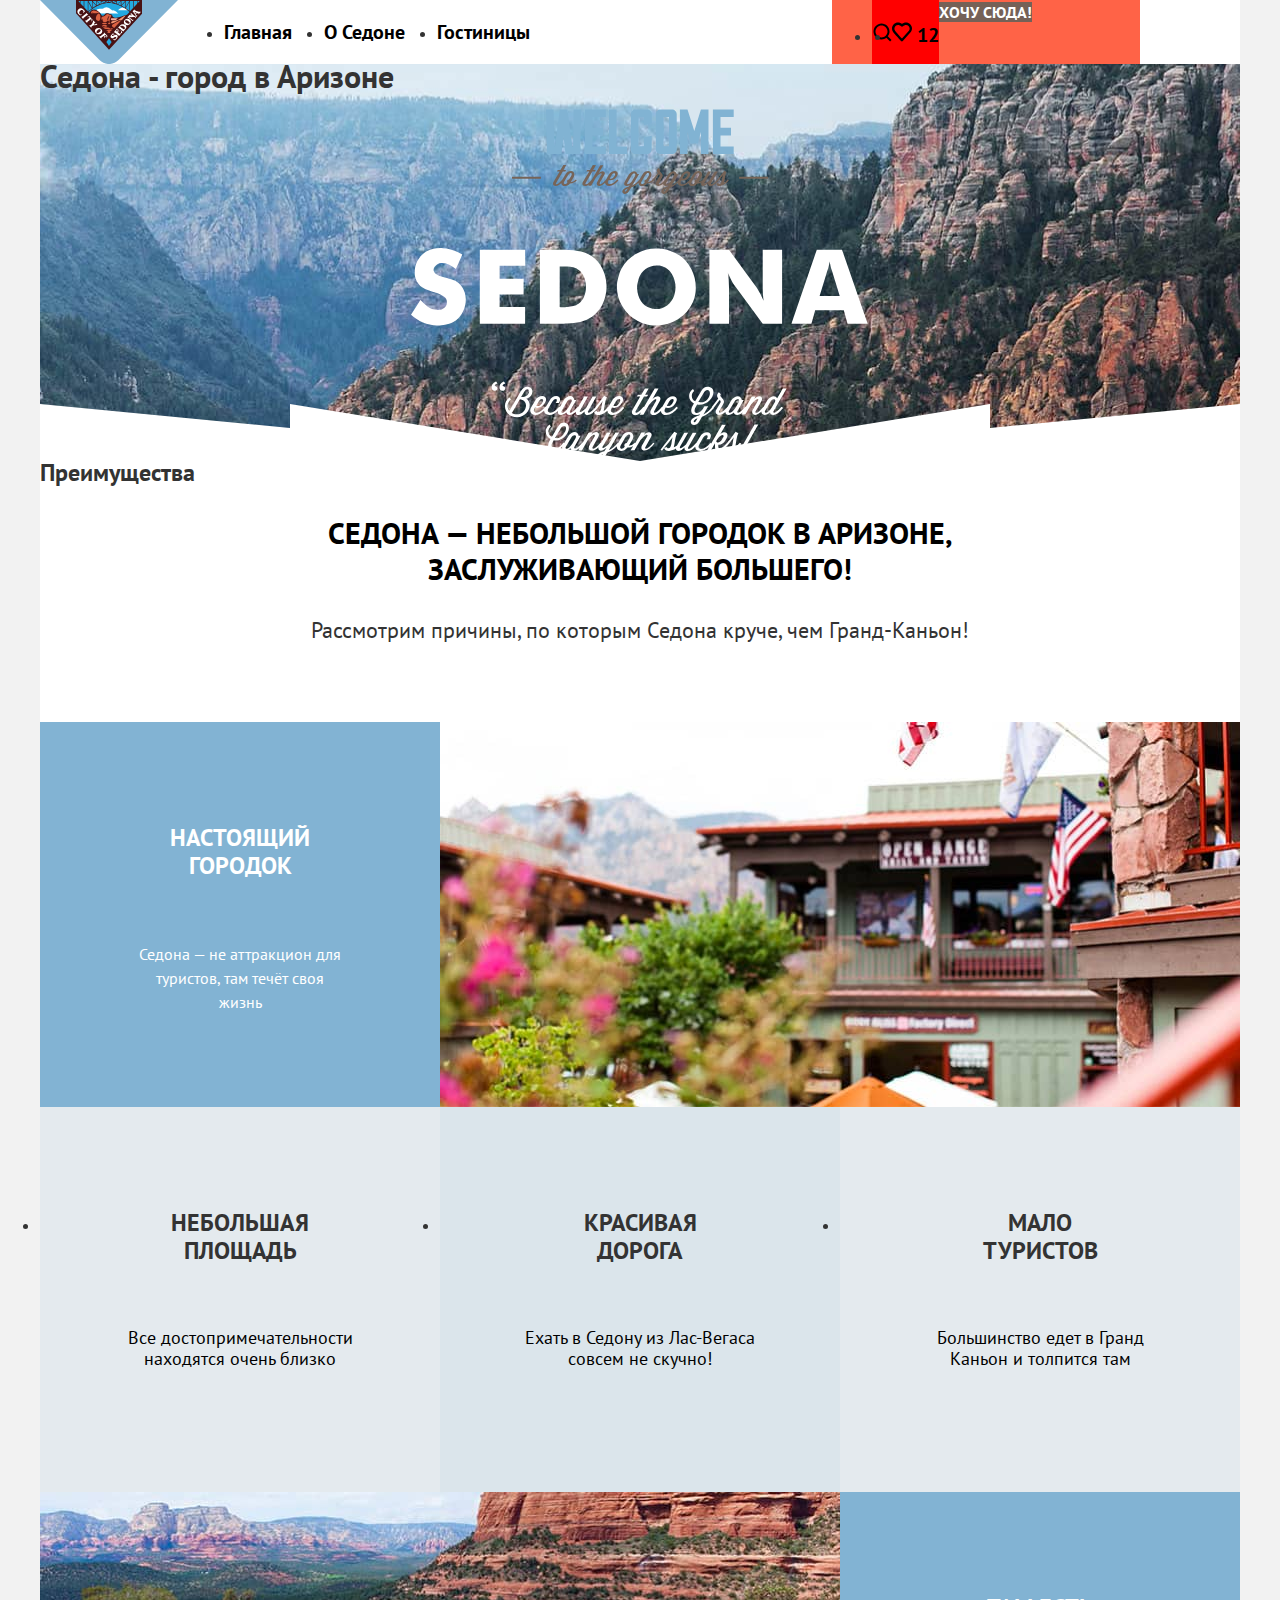
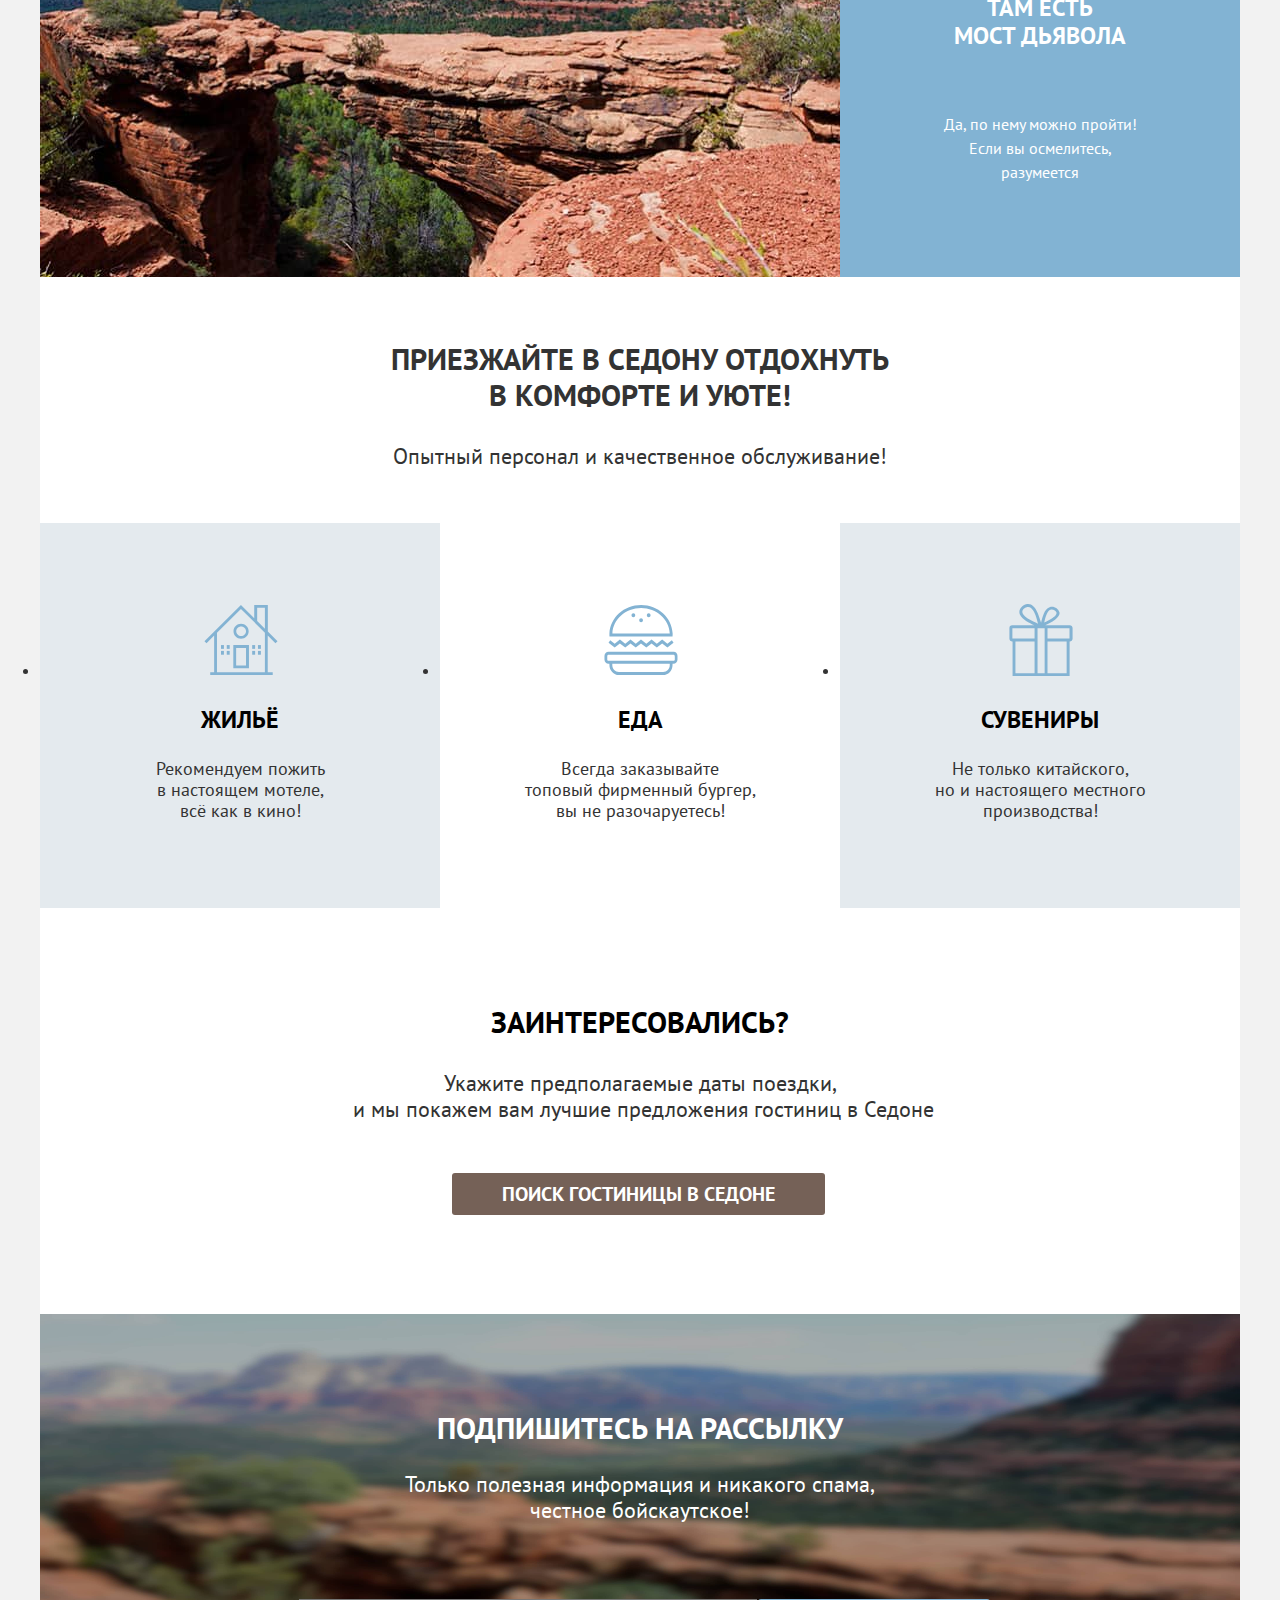
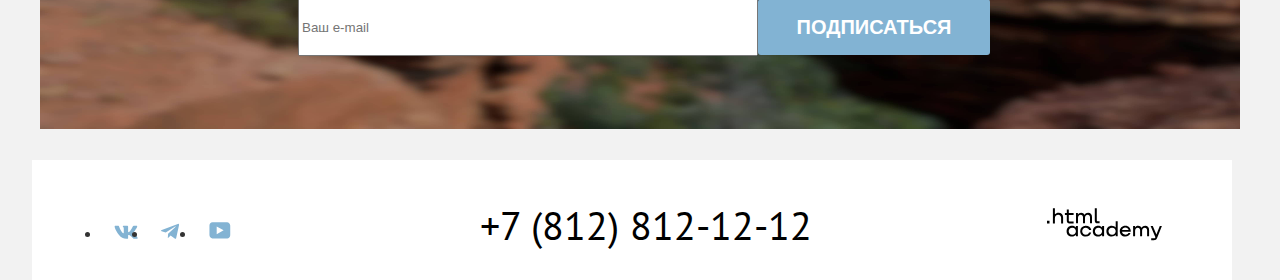
==== index.html @ 4851124c "Добавляет сетку 1 страницы(частично)" ====
<!DOCTYPE html>
<html lang="ru">
<head>
  <meta charset="utf-8">
  <title>HTML Academy: Седона</title>
  <link rel="stylesheet" href="style/Normalize.css">
  <link rel="stylesheet" href="styles/styles.css">
</head>
<body>
  <div class="page-container">
    <header class="page-header">
      <nav class="navigation">
        <a href="index.html">
          <img class="logo" src="images/Logo.svg" width="138" height="64" alt="Логотип города Седона">
        </a>
        <ul class="navigation-list">
          <li class="navigation-it">
            <a class="navigation-link" href="index.html">Главная</a>
          </li>
          <li class="navigation-it">
            <a class="navigation-link" href="index.html">О Седоне</a>
          </li>
          <li class="navigation-it">
            <a class="navigation-link" href="Catalog.html">Гостиницы</a>
          </li>
        </ul>
        <ul class="navigation-user">
          <li class="navigation-user-it">
            <a class="navigation-link" href="index.html">
              <img src="images/search.svg" width="20" height="20" alt="Поиск"></a>
            </li>
            <li class="navigation-user-it">
              <a class="navigation-link" href="index.html">
                <img src="images/Likee.svg" width="20" height="20" alt="Лайки">
                <span class="likes-number">12</span>
              </a>
            </li>

            <span class="navigation-user-bottom">
              <a class="navition-link" href="Catalog.html">ХОЧУ СЮДА!</a>
            </span>
          </ul>
        </nav>
      </header>
      <!--тело   -->
      <main class="main-index main-container">
        <section class="zogolovok">
          <h1 class="visually-hidden">Седона - город в Аризоне</h1>
          <img class="logo-svg" src="images/welcome.svg" width="458" height="352" alt="Welcomme - to the gorgeous- SEDONA Becouse the grand canyon sucrs!">
        </section>
        <section class="advantages">
          <div class="advantages-white-background">
            <h2 class="visually-hidden">Преимущества</h2>
            <p class="advantages-leag">Седона — небольшой городок в Аризоне,<br>заслуживающий большего!</p>
            <p class="reasons">Рассмотрим причины, по которым Седона круче, чем Гранд-Каньон!</p>
          </div>
          <div class="advantages-it-1">
            <span class="advantages-span">
              <h3 class="advantages-h3">Настоящий</br>городок</h3>
              <p class="advantages-text-1">Седона — не аттракцион для</br> туристов, там течёт своя</br> жизнь</p>
            </span>
            <img src="images/photo-1.jpg" width="800" height="385" alt="Дом азиатской архитектурры на фоне гор">
          </div>
          <ul class="advantages-list">
            <li class="advantages-it-2">
              <h3 class="advantages-h3">Небольшая</br> площадь</h3>
              <p class="advantages-text">Все достопримечательности</br> находятся очень близко</p>
            </li>
            <li class="advantages-it-3">
              <h3 class="advantages-h3">Красивая</br> дорога</h3>
              <p class="advantages-text">Ехать в Седону из Лас-Вегаса</br> совсем не скучно!</p>
            </li>
            <li class="advantages-it-4">
              <h3 class="advantages-h3">Мало</br> туристов</h3>
              <p class="advantages-text">Большинство едет в Гранд</br> Каньон и толпится там</p>
            </li>
          </ul>
          <div class="advantages-it-5">
            <img src="images/photo-2.jpg" width="800" height="385" alt="Каньон, горы, снова горы">
            <span class="advantages-span">
              <h3 class="advantages-h3">Там есть</br> мост дьявола</h3>
              <p class="advantages-text-1">Да, по нему можно пройти!</br> Если вы осмелитесь,</br> разумеется</p>
              <span>
              </div>

            </section>
            <section class="services">
              <div class="invitation">
                <p class="services-Btext">Приезжайте в Седону отдохнуть<br> в комфорте и уюте!</p>
                <p class="services-text">Опытный персонал и качественное обслуживание!</p>
              </div>
              <ul class="services-list">
                <li class="services-it">
                  <img class="services-svg" src="images/house.svg" width="75" height="72" alt="Домик">
                  <h3 class="services-h3">Жильё</h3>
                  <p class="services-p">Рекомендуем пожить</br>в настоящем мотеле,</br> всё как в кино!</p>
                </li>
                <li class="services-it-food">
                  <img class="services-svg" src="images/Burger.svg" width="75" height="72" alt="Бургер">
                  <h3 class="services-h3">Еда</h3>
                  <p class="services-p">Всегда заказывайте</br> топовый фирменный бургер,</br> вы не разочаруетесь!</p>
                </li>
                <li class="services-it">
                  <img class="services-svg" src="images/present.svg" width="75" height="72" alt="Подарок">
                  <h3 class="services-h3">Сувениры</h3>
                  <p class="services-p">Не только китайского,</br> но и настоящего местного</br> производства!</p>
                </li>
              </ul>
            </section>
            <section class="container">
              <h3 class="container-h3">Заинтересовались?</h3>
              <p class="container-text">Укажите предполагаемые даты поездки,<br> и мы покажем вам лучшие предложения гостиниц в Седоне</p>
              <p  class="container-poisk"><a href="index.html">Поиск гостиницы в Седоне</a></p>
            </section>
            <section class="signature">
              <h2 class="signature-h2">Подпишитесь на рассылку</h2>
              <p class="signature-p">Только полезная информация и никакого спама,<br> честное бойскаутское!</p>
              <form class="signature-form" action="index.html" method="post">
                <input class="input_field" type="text" name="user-email" placeholder="Ваш e-mail">
                <button class="signature-button" type="submit">подписаться</button>
              </form>
            </section>
          </div>
        </main>
        <footer class="main-footer">
          <ul class="main-footer-list">
            <li class="main-footer-it">
              <a class="social-link" href="https://vk.com/htmlacademy">
                <img src="images/Vk.svg" width="24" height="14" alt="Вконтакте">

              </a>
            </li>
            <li class="main-footer-it">
              <a class="social-link" href="https://t.me/htmlacademy ">
                <img src="images/Telegram.svg" width="18" height="16" alt="Телеграм">

              </a>
            </li>
            <li class="main-footer-it">
              <a class="social-link" href="https://www.youtube.com/user/htmlacademyru">
                <img src="images/YouTube.svg" width="22" height="17" alt="Ютюб">

              </a>
            </li>
          </ul>
          <a class="contacts-phone" href="tel:+78128121212">+7 (812) 812-12-12</a>
          <a class="author-logo" href="https://htmlacademy.ru/">
            <img class="academy-logo" width="115" height="33" src="images/logo-HTML-Academy.svg" alt="Логотип Аккадемии">
          </a>
        </footer>
      </body>
      </html>
---- styles/styles.css ----
@font-face {
  font-family: "PT Sans";
  font-style: normal;
  font-weight: 400;
  src: url("../fonts/ptsans-400.woff2") format("woff2");
  font-display: swap;
}

@font-face {
  font-family: "PT Sans";
  font-style: normal;
  font-weight: 700;
  src: url("../fonts/ptsans-700.woff2") format("woff2");
  font-display: swap;
}



body {
  display: flex;
  flex-direction: column;
  min-height: 100%;
  font-family: "PT Sans", sans-serif;
  font-size: 16px;
  line-height: 24px;
  font-style: normal;
  color: rgba(51, 51, 51, 1);
  background-color: rgba(242, 242, 242, 1);
  border-color: #FFFFFF;
  margin-top: 0px;
  margin-bottom: 0px;
}
.main-container{
  flex-grow: 1;
  margin-bottom: 0px;

}

.logo-svg {
  display: block;
  margin: 0 auto;
}
.page-container {
  width: 1200px;
  margin: 0 auto;
}
.page-header{
  background-color: rgba(255, 255, 255, 1);
}
.navigation{
  width: 1200px;
  height: 64px;
  display: flex;
  margin-bottom: 0px;
}
.navigation-link{
  font-weight: 700;
  font-size: 20px;
  color: rgba(0, 0, 0, 1);
  text-decoration: none;
}
.navigation-it{
  margin: 20px 16px;

}
.navition-link {
  font-weight: 700;
  font-size: 16px;
  line-height: 20px;
  text-align: center;
  text-decoration: none;
  color: rgba(255, 255, 255, 1);
  background-color: rgba(117, 97, 87, 1);
}
.navigation-list{
  display: flex;
  justify-content: flex-start;
  margin: 0;
  padding: 0;
  margin-left: 30px;
  width: 339px;
  height: 64px;
}

.navigation-user{
  display: flex;
  justify-content: flex-start;
  width: 268px;
  height: 64px;
  margin-top: 0px;
  margin-left: 285px;
  background-color: tomato;
}

.navigation-user-it{
  padding-left: 0px;
  padding-top: 22px;
  background-color: red;
}
.navigation-user-bottom{
  width: 160px;
  height: 36px;
}
.zogolovok{
  background-image: url("../images/Vector-index.svg"), url("../images/index-background.jpg");
  background-size: 100% auto;
  background-repeat: no-repeat;
  background-position: bottom;


}

.advantages-white-background{
  width: 1200px;
  height: 261px;
  background-color: rgba(255, 255, 255, 1);
}
.advantages-leag{
  font-weight: 700;
  font-size: 30px;
  line-height: 36px;
  text-align: center;
  text-transform: uppercase;
  color: rgba(0, 0, 0, 1);
}
.reasons{
  font-weight: 400;
  font-size: 22px;
  line-height: 26px;
  text-align: center;
  color: rgba(51, 51, 51, 1);
}

.advantages-h3{
  font-weight: 700;
  font-size: 24px;
  line-height: 28px;
}
.advantages-text{
  font-weight: 400;
  font-size: 18px;
  line-height: 21px;
  color: rgba(0, 0, 0, 1);
  text-align: center;
}
.advantages-it-1{
  display: flex;
  width: 1200px;
  height: 385px;
  background-color: rgba(130, 179, 211, 1);
  color: rgba(255, 255, 255, 1);
}
.advantages-span{
  width: 400px
}
.advantages-h3{
  text-transform: uppercase;
  text-align: center;
  margin-top: 102px;
  margin-bottom: 62px;

}
.visually-hidden{
  padding-top: 0px;
  margin-top: 0px;
}
.advantages-text-1{
  text-align: center;

}
.advantages-list{
  display: flex;
  width: 1200px;
  padding-left: 0px;
  margin-top: 0px;
  margin-bottom: 0px;
}
.advantages-it-2{
  width: 400px;
  height: 385px;
  background-color: rgba(131, 179, 211, 0.12);
}
.advantages-it-3{
  width: 400px;
  height: 385px;
  background-color: rgba(131, 179, 211, 0.2);
}
.advantages-it-4{
  width: 400px;
  height: 385px;
  background-color: rgba(131, 179, 211, 0.12);
}
.advantages-it-5{
  display: flex;
  justify-content: flex-start;
  background-color: rgba(130, 179, 211, 1);
  color: rgba(255, 255, 255, 1);
}
.invitation{
  width: 1200px;
  height: 246px;
  background-color: rgba(255, 255, 255, 1);
  margin-bottom: 0px;

}

.services-Btext{
  font-weight: 700;
  font-size: 30px;
  line-height: 36px;
  padding-top: 64px;
  margin-top: 0px;
  text-align: center;
  text-transform: uppercase;
}
.services-text{
  font-weight: 400;
  font-size: 22px;
  line-height: 26px;
  padding-bottom: 64px;
  text-align: center;
  color: rgba(51, 51, 51, 1);
}
.services-list{
  display: flex;
  width: 1200px;
  height: 385px;
  margin-top: 0px;
  margin-right: 0px;
  padding-left: 0px;
  margin-bottom: 0px;

}
.services-it-food{
  background-color: rgba(255, 255, 255, 1);
  width: 400px;
  height: 385px;
}
.services-it{
  width: 400px;
  height: 385px;
  background-color: rgba(131, 179, 211, 0.12);
}


.services-h3{
  font-weight: 700;
  font-size: 24px;
  line-height: 28px;
  color: rgba(0, 0, 0, 1);
  text-transform: uppercase;
  text-align: center;
}
.services-p{
  font-weight: 400;
  font-size: 18px;
  line-height: 21px;
  text-align: center;
}
.services-svg{
  padding-left: 163px;
  padding-top: 81px;

}
.container{
  width: 1200px;
  height: 406px;
  margin-top: 0px;
  background-color: rgba(255, 255, 255, 1);
}
.container-h3{
  font-weight: 700;
  font-size: 30px;
  line-height: 36px;
  text-align: center;
  padding-top: 96px;
  margin-top: 0px;
  color: rgba(0, 0, 0, 1);
  text-transform: uppercase;
}
.container-text{
  font-weight: 400;
  font-size: 22px;
  line-height: 26px;
  text-align: center;
  margin-bottom: 54px;
}
.container-poisk a{
  width: 276px;
  border-radius: 3px;
  padding: 8px 50px;
  margin-left: 412px;
  font-weight: 700;
  font-size: 20px;
  line-height: 36px;
  color: rgba(255, 255, 255, 1);
  background-color: rgba(117, 97, 87, 1);
  text-transform: uppercase;
  text-decoration: none;
  text-align: center;
}
.signature{
  background-image: url("../images/fon-bottom.jpg");
  background-size: 1200px 415px;
  background-repeat: no-repeat;
  margin: 0px;
}
.signature-h2{
  margin-top: 0px;
  padding-top: 96px;
  font-weight: 700;
  font-size: 30px;
  line-height: 36px;
  text-align: center;
  color: rgba(255, 255, 255, 1);
  text-transform: uppercase;
}
.signature-p{
  font-weight: 400;
  font-size: 22px;
  line-height: 26px;
  text-align: center;
  color: rgba(255, 255, 255, 1);
}
.signature-catalog-h2{
  font-weight: 700;
  font-size: 30px;
  line-height: 36px;
  text-align: center;
  color: rgba(0, 0, 0, 1);
}
.signature-catalog-p{
  font-weight: 400;
  font-size: 22px;
  line-height: 26px;
  text-align: center;
  color: rgba(0, 0, 0, 1);
}
.signature-button{
  width: 232px;
  height: 56px;
  margin-top: 54px;
  margin-left: 0px;
  font-weight: 700;
  font-size: 20px;
  line-height: 36px;
  text-align: center;
  border-radius: 3px;
  color: rgba(255, 255, 255, 1);
  background-color: rgba(130, 179, 211, 1);

}
.input_field{
  width: 452px;
  height: 51px;
  margin-right: 0px;
  margin-left: 258px;
  margin-top: 54px;
  margin-bottom: 104px;
}
.signature-form{
  display: flex;
}
.contacts-phone{
  font-weight: 400;
  font-size: 40px;
  line-height: 40px;
  text-decoration: none;
  color: rgba(0, 0, 0, 1);
}
/*Стили каталога*/
.div-filter{
  background-image: url("../images/background-img2.jpg");
  color: rgba(255, 255, 255, 1);
}
.inner-nav-h1{
  font-weight: 700;
  font-size: 60px;
  line-height: 78px;

}
.inner-nav-list a{
  color: rgba(255, 255, 255, 1);
  text-decoration: none;
}
/*кнопки в фильре каталога*/
.buttom-ok{
  font-family: PT Sans;
  font-weight: 700;
  font-size: 16px;
  line-height: 20px;
  text-align: center;
  text-transform: uppercase;
  color: rgba(255, 255, 255, 1);
  background-color: rgba(130, 179, 211, 1);
}
.buttom-reset{
  font-family: PT Sans;
  font-weight: 700;
  font-size: 16px;
  line-height: 20px;
  text-align: center;
  text-transform: uppercase;
  color: rgba(255, 255, 255, 1);
  background-color: inherit;
  border: none;
}

.gelleri-title{
  font-weight: 700;
  font-size: 30px;
  line-height: 36px;
}
/*Католог*/
.catalog-list a{
  text-decoration: none;
}
.catalog-h3{
  font-family: PT Sans;
  font-weight: 700;
  font-size: 24px;
  line-height: 28px;
}
.catalog-p1{
  font-weight: 400;
  font-size: 18px;
  line-height: 21px;
}
.catalog-p2{
  font-weight: 400;
  font-size: 18px;
  line-height: 21px;

}
.catalog-a{
  font-weight: 700;
  font-size: 16px;
  line-height: 20px;
  color: rgba(255, 255, 255, 1);
  background-color: rgba(117, 97, 87, 1);
  text-transform: uppercase;
}
.catalog-input{
  font-weight: 700;
  font-size: 16px;
  line-height: 20px;
  text-transform: uppercase;
  background-color: rgba(130, 179, 211, 1);
  color: rgba(255, 255, 255, 1);
  border: none;
}
.rating{
  font-weight: 400;
  font-size: 16px;
  line-height: 20px;
  background-color: rgba(242, 242, 242, 1);
  border: none;
}
/*кнопки листания галереи*/
.pagination-list a{
  text-decoration: none;
  font-weight: 700;
  font-size: 20px;
  line-height: 36px;
  background-color: rgba(130, 179, 211, 1);
  color: rgba(242, 242, 242, 1);
}
.signature-button{
  font-weight: 700;
  font-size: 20px;
  line-height: 36px;
  text-transform: uppercase;
  background-color: rgba(130, 179, 211, 1);
  color: rgba(255, 255, 255, 1);
  border: none;
}
.main-footer{
  display: flex;
  margin-top: 0px;
  margin-left: 24px;
  margin-top: 0px;
  width: 1200px;
  height: 120px;
  background-color: rgba(255, 255, 255, 1);
}
.main-footer-list{
  width: 142px;
  height: 40px;
  display: flex;
  margin-top: 45px;
  margin-bottom: 35px;
  margin-left: 70px;
  padding-left: 0px;
  padding-top: 0px;
}
.main-footer-it{
  margin-top: auto;
  padding-left: 12px;
  width: 47px;

}
.academy-logo{
  margin-left: 235px;
  margin-top: 48px;
  margin-right: 70px;
  margin-bottom: auto;
}
.contacts-phone{
  margin-top: 45px;
  margin-left: 236px;
}
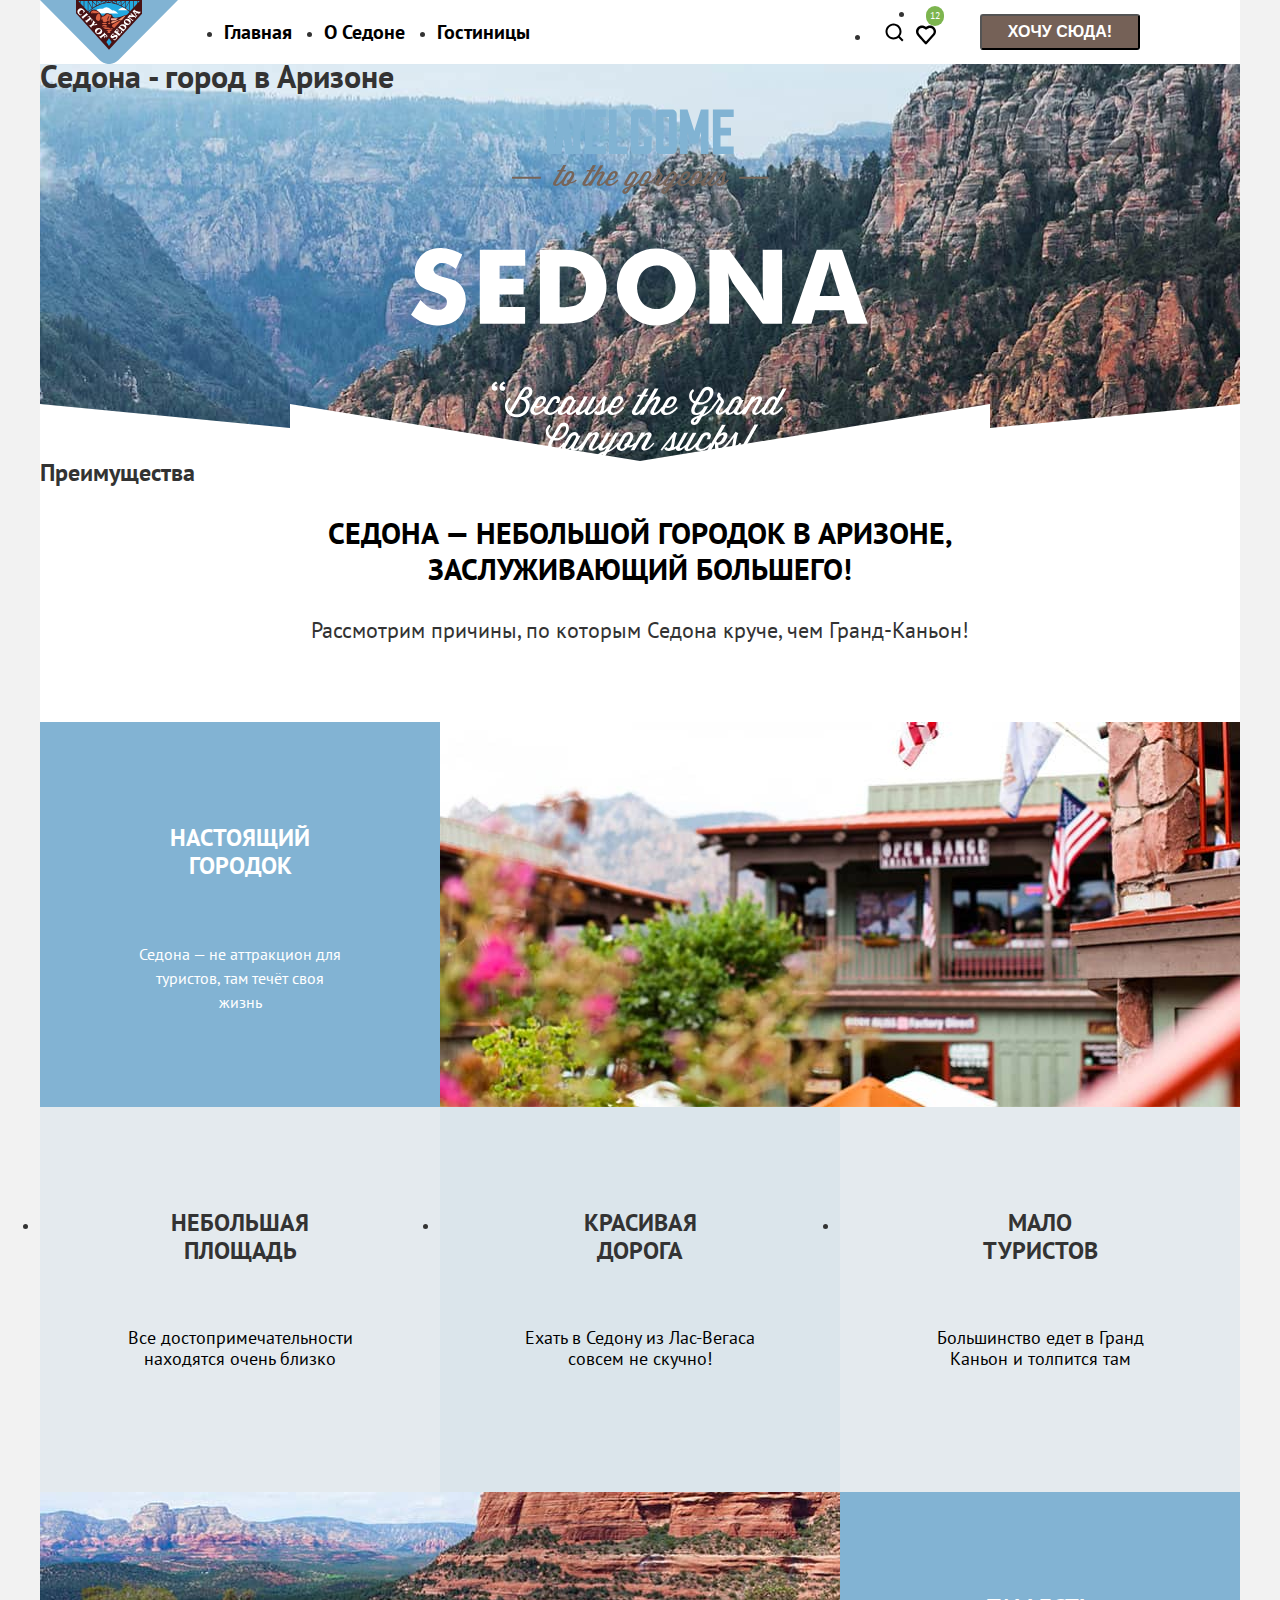
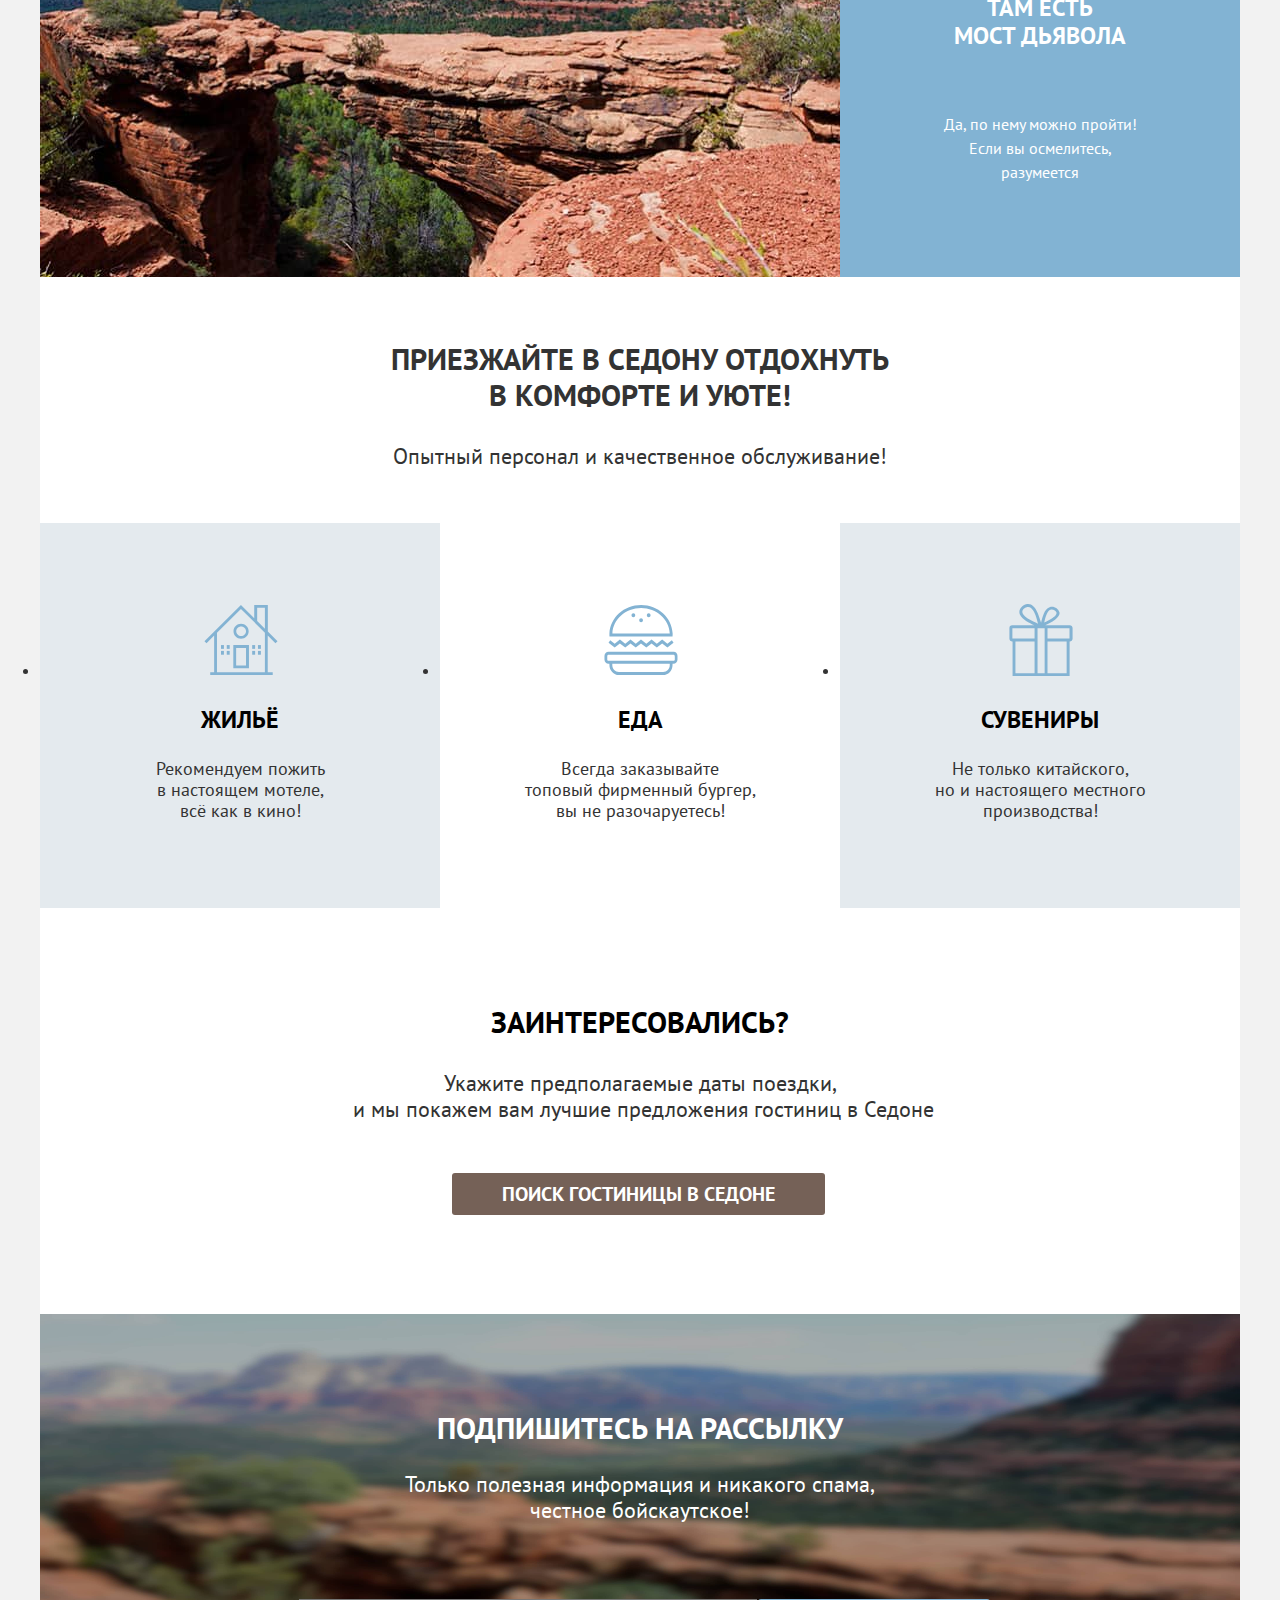
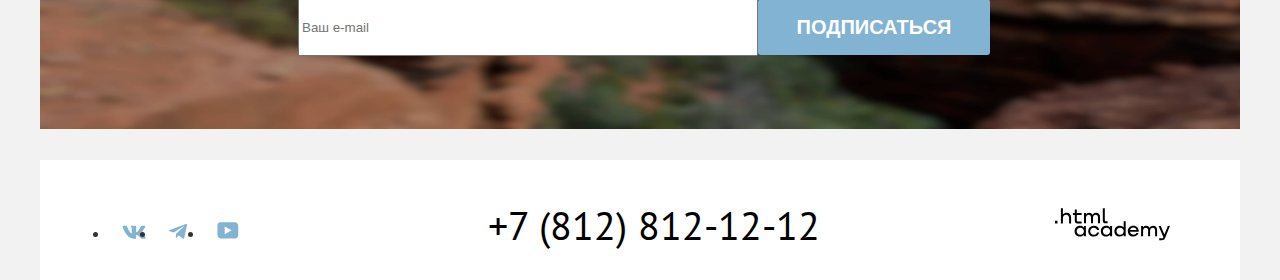
==== commit bae745eb: "вносит правки в сетку" ====
--- a/index.html
+++ b/index.html
@@ -29,17 +29,14 @@
             <a class="navigation-link" href="index.html">
               <img src="images/search.svg" width="20" height="20" alt="Поиск"></a>
             </li>
-            <li class="navigation-user-it">
+            <li class="navigation-user-it1">
               <a class="navigation-link" href="index.html">
-                <img src="images/Likee.svg" width="20" height="20" alt="Лайки">
                 <span class="likes-number">12</span>
+                <img class="likee_svg" src="images/Likee.svg" width="20" height="20" alt="Лайки">
               </a>
             </li>
-
-            <span class="navigation-user-bottom">
-              <a class="navition-link" href="Catalog.html">ХОЧУ СЮДА!</a>
-            </span>
           </ul>
+          <button class="navigation-bottom" type="submit" name="button-navigation" href="Catalog.html">ХОЧУ СЮДА!</button>
         </nav>
       </header>
       <!--тело   -->
@@ -82,7 +79,6 @@
               <p class="advantages-text-1">Да, по нему можно пройти!</br> Если вы осмелитесь,</br> разумеется</p>
               <span>
               </div>
-
             </section>
             <section class="services">
               <div class="invitation">
@@ -121,26 +117,23 @@
                 <button class="signature-button" type="submit">подписаться</button>
               </form>
             </section>
-          </div>
+
         </main>
         <footer class="main-footer">
           <ul class="main-footer-list">
             <li class="main-footer-it">
               <a class="social-link" href="https://vk.com/htmlacademy">
                 <img src="images/Vk.svg" width="24" height="14" alt="Вконтакте">
-
               </a>
             </li>
             <li class="main-footer-it">
               <a class="social-link" href="https://t.me/htmlacademy ">
                 <img src="images/Telegram.svg" width="18" height="16" alt="Телеграм">
-
               </a>
             </li>
             <li class="main-footer-it">
               <a class="social-link" href="https://www.youtube.com/user/htmlacademyru">
                 <img src="images/YouTube.svg" width="22" height="17" alt="Ютюб">
-
               </a>
             </li>
           </ul>
@@ -149,5 +142,6 @@
             <img class="academy-logo" width="115" height="33" src="images/logo-HTML-Academy.svg" alt="Логотип Аккадемии">
           </a>
         </footer>
+        </div>
       </body>
       </html>
--- a/styles/styles.css
+++ b/styles/styles.css
@@ -30,11 +30,6 @@
   margin-top: 0px;
   margin-bottom: 0px;
 }
-.main-container{
-  flex-grow: 1;
-  margin-bottom: 0px;
-
-}
 
 .logo-svg {
   display: block;
@@ -43,34 +38,53 @@
 .page-container {
   width: 1200px;
   margin: 0 auto;
-}
+
+}
+
 .page-header{
   background-color: rgba(255, 255, 255, 1);
+  margin-bottom: 0px;
+}
+.main-inner{
+  margin-left: auto;
+  margin-right: auto;
+}
+.main-index{
+  margin-bottom: 0px;
 }
 .navigation{
   width: 1200px;
   height: 64px;
   display: flex;
   margin-bottom: 0px;
+
 }
 .navigation-link{
   font-weight: 700;
   font-size: 20px;
   color: rgba(0, 0, 0, 1);
   text-decoration: none;
+
 }
 .navigation-it{
   margin: 20px 16px;
 
-}
-.navition-link {
+
+}
+.navigation-bottom {
+  width: 160px;
+  height: 36px;
   font-weight: 700;
   font-size: 16px;
   line-height: 20px;
   text-align: center;
   text-decoration: none;
+  margin-left: 20px;
+  margin-top: 14px;
+  border-radius: 3px;
   color: rgba(255, 255, 255, 1);
   background-color: rgba(117, 97, 87, 1);
+
 }
 .navigation-list{
   display: flex;
@@ -80,27 +94,40 @@
   margin-left: 30px;
   width: 339px;
   height: 64px;
+
 }
 
 .navigation-user{
   display: flex;
   justify-content: flex-start;
-  width: 268px;
+  width: 88px;
   height: 64px;
   margin-top: 0px;
   margin-left: 285px;
-  background-color: tomato;
+
 }
 
 .navigation-user-it{
-  padding-left: 0px;
-  padding-top: 22px;
-  background-color: red;
-}
-.navigation-user-bottom{
-  width: 160px;
-  height: 36px;
-}
+  padding: 22px 12px;
+
+
+}
+.likes-number{
+  font-weight: 400;
+  font-size: 10px;
+  line-height: 10px;
+  text-align: center;
+  border-radius: 18px;
+  margin-left: 10px;
+  padding-left: 4px;
+  padding-right: 4px;
+  padding-top: 3px;
+  padding-bottom: 4px;
+  background-color: rgba(125, 181, 79, 1);
+  color: rgba(255, 255, 255, 1);
+}
+
+
 .zogolovok{
   background-image: url("../images/Vector-index.svg"), url("../images/index-background.jpg");
   background-size: 100% auto;
@@ -303,7 +330,8 @@
   background-image: url("../images/fon-bottom.jpg");
   background-size: 1200px 415px;
   background-repeat: no-repeat;
-  margin: 0px;
+  margin-bottom: 0px;
+  padding: 0px;
 }
 .signature-h2{
   margin-top: 0px;
@@ -369,19 +397,30 @@
   color: rgba(0, 0, 0, 1);
 }
 /*Стили каталога*/
+
 .div-filter{
   background-image: url("../images/background-img2.jpg");
+  background-size: 1200px 412px;
+  background-repeat: no-repeat;
+
   color: rgba(255, 255, 255, 1);
 }
 .inner-nav-h1{
   font-weight: 700;
   font-size: 60px;
   line-height: 78px;
+  margin-top: 0px;
+
 
 }
 .inner-nav-list a{
   color: rgba(255, 255, 255, 1);
   text-decoration: none;
+}
+.page-header{
+  width: 1200px;
+  margin-left: auto;
+  margin-right: auto;
 }
 /*кнопки в фильре каталога*/
 .buttom-ok{
@@ -412,6 +451,23 @@
   line-height: 36px;
 }
 /*Католог*/
+.catalog-form{
+  display: flex;
+}
+.inner-nav-list{
+  display: flex;
+
+}
+.catalog_div{
+  display: flex;
+  flex-direction: column;
+}
+.inner-nav{
+  width: 1200px;
+}
+.inner-nav-it{
+  padding-right: 28px;
+}
 .catalog-list a{
   text-decoration: none;
 }
@@ -476,9 +532,7 @@
 }
 .main-footer{
   display: flex;
-  margin-top: 0px;
-  margin-left: 24px;
-  margin-top: 0px;
+  margin: 0px auto;
   width: 1200px;
   height: 120px;
   background-color: rgba(255, 255, 255, 1);
@@ -492,6 +546,7 @@
   margin-left: 70px;
   padding-left: 0px;
   padding-top: 0px;
+
 }
 .main-footer-it{
   margin-top: auto;
@@ -504,6 +559,7 @@
   margin-top: 48px;
   margin-right: 70px;
   margin-bottom: auto;
+
 }
 .contacts-phone{
   margin-top: 45px;
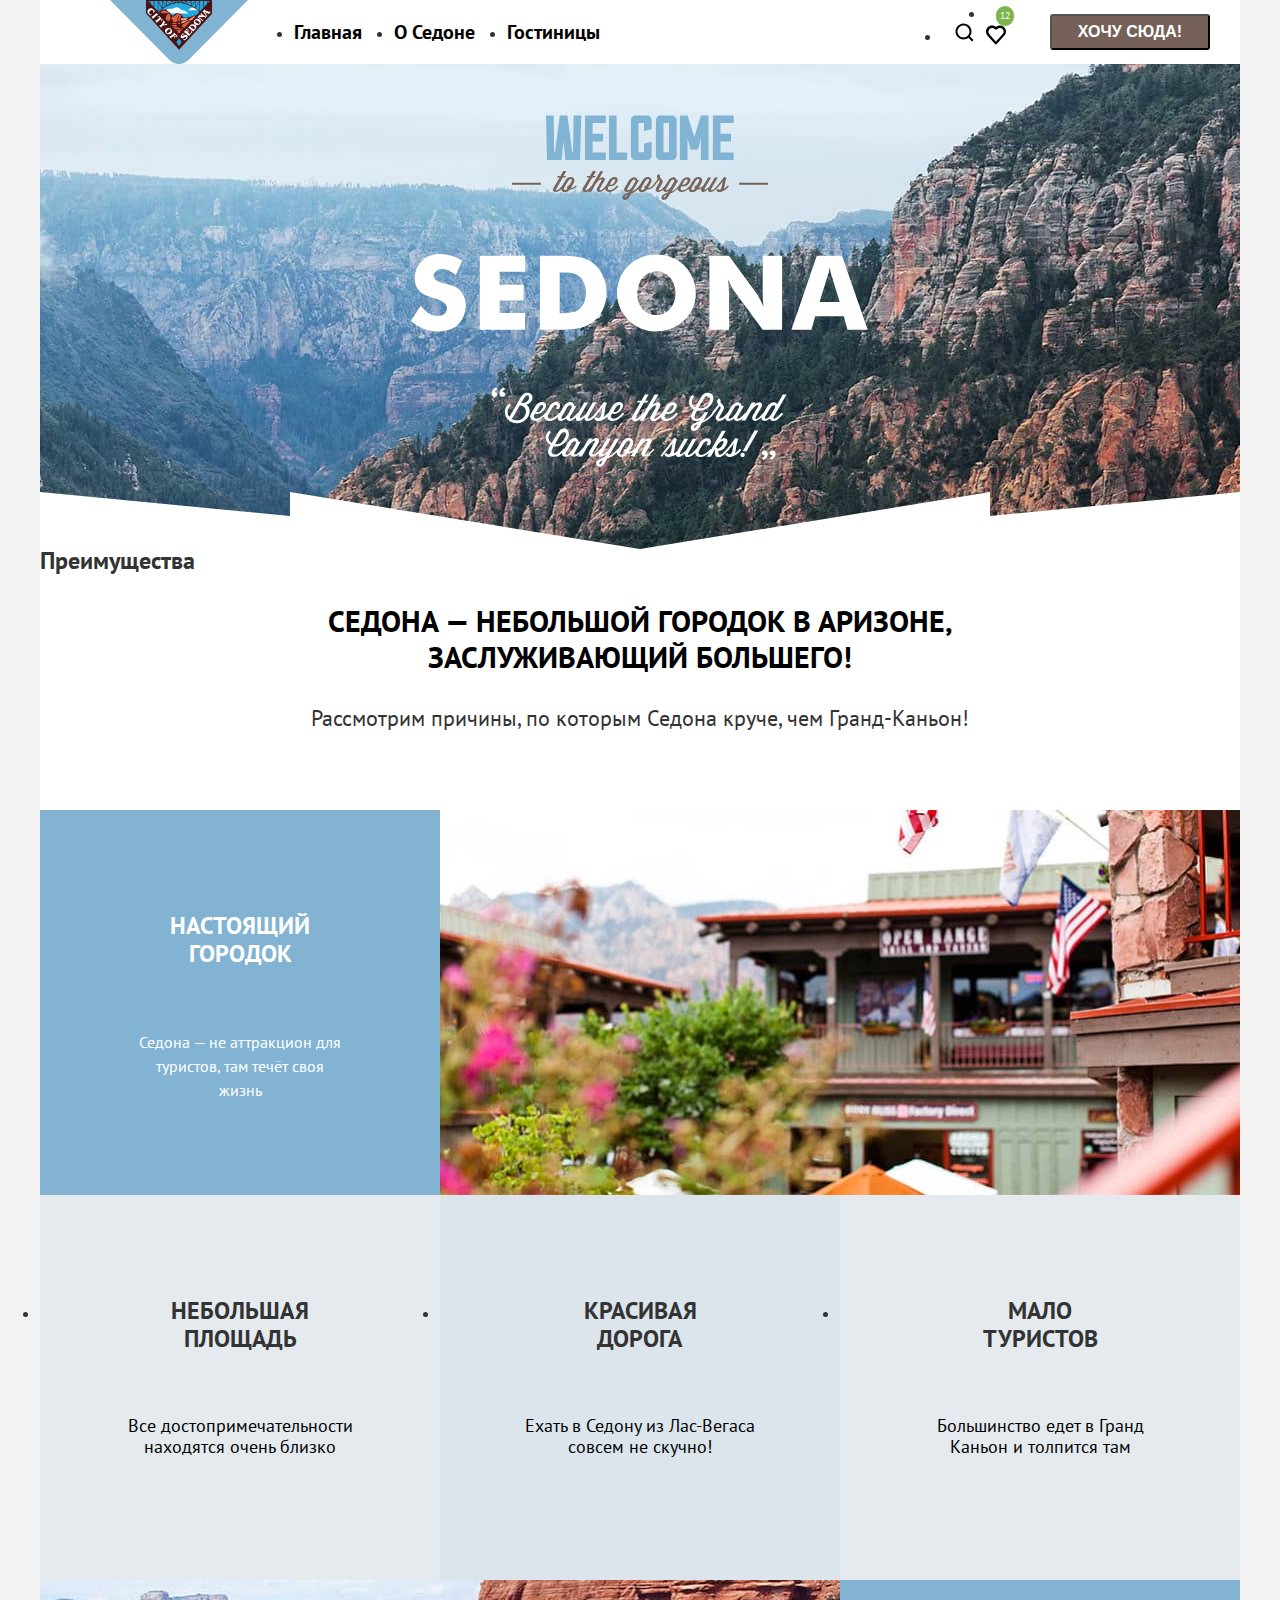
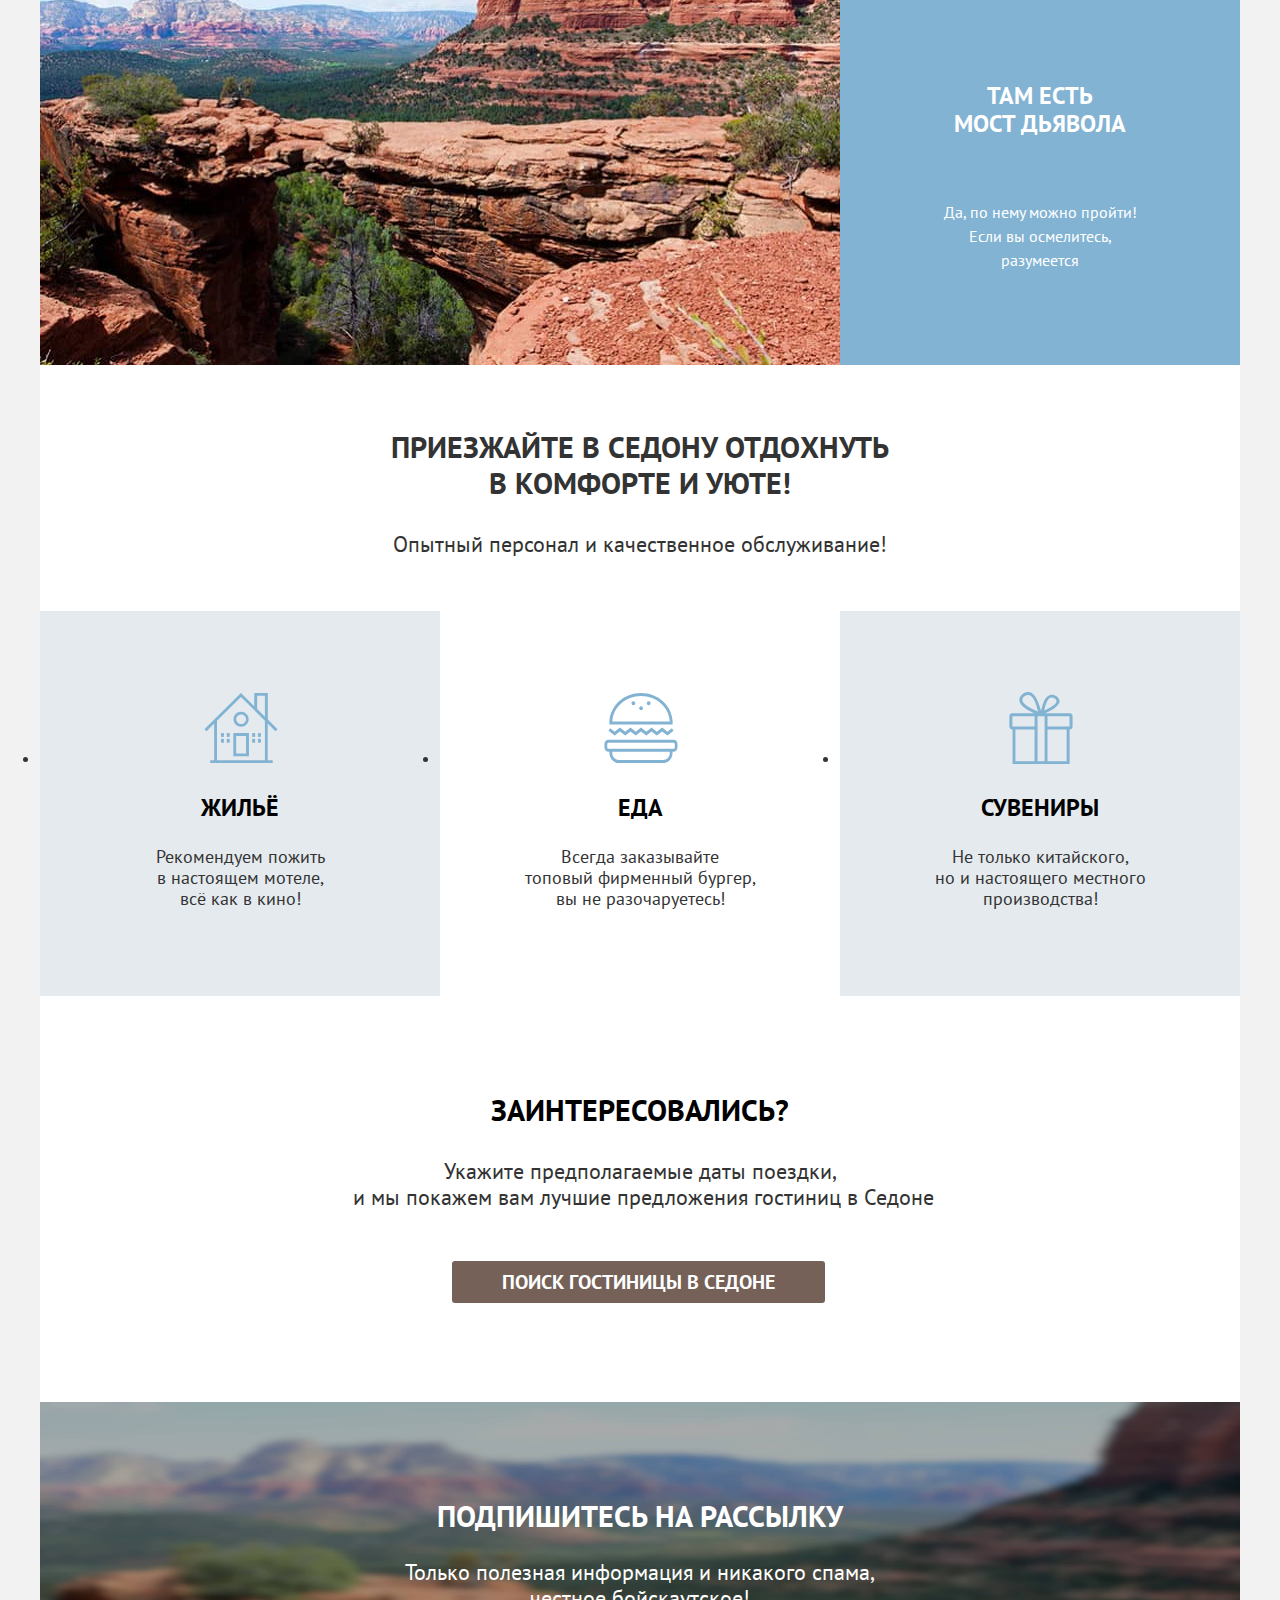
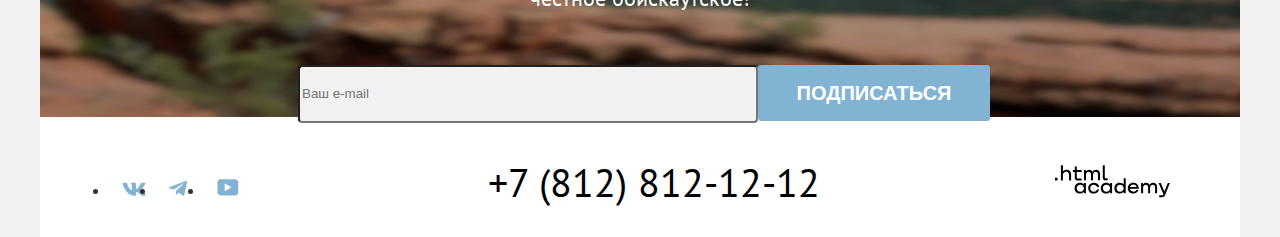
==== commit 0aa826e5: "сдвигает логотип на главной" ====
--- a/index.html
+++ b/index.html
@@ -42,7 +42,7 @@
       <!--тело   -->
       <main class="main-index main-container">
         <section class="zogolovok">
-          <h1 class="visually-hidden">Седона - город в Аризоне</h1>
+          <!--<h1 class="visually-hidden">Седона - город в Аризоне</h1>-->
           <img class="logo-svg" src="images/welcome.svg" width="458" height="352" alt="Welcomme - to the gorgeous- SEDONA Becouse the grand canyon sucrs!">
         </section>
         <section class="advantages">
@@ -113,7 +113,7 @@
               <h2 class="signature-h2">Подпишитесь на рассылку</h2>
               <p class="signature-p">Только полезная информация и никакого спама,<br> честное бойскаутское!</p>
               <form class="signature-form" action="index.html" method="post">
-                <input class="input_field" type="text" name="user-email" placeholder="Ваш e-mail">
+                <input class="signature-input" type="text" name="user-email" placeholder="Ваш e-mail">
                 <button class="signature-button" type="submit">подписаться</button>
               </form>
             </section>
--- a/styles/styles.css
+++ b/styles/styles.css
@@ -34,6 +34,11 @@
 .logo-svg {
   display: block;
   margin: 0 auto;
+  padding-top: 51px;
+  padding-bottom: 82px;
+}
+.logo{
+  margin-left: 70px;
 }
 .page-container {
   width: 1200px;
@@ -402,20 +407,27 @@
   background-image: url("../images/background-img2.jpg");
   background-size: 1200px 412px;
   background-repeat: no-repeat;
-
-  color: rgba(255, 255, 255, 1);
+  color: rgba(255, 255, 255, 1);
+  margin-left: 0px;
+  margin-right: auto;
 }
 .inner-nav-h1{
   font-weight: 700;
   font-size: 60px;
   line-height: 78px;
   margin-top: 0px;
-
-
+  padding-top: 35px;
+  margin-left: 70px;
+  margin-bottom: 0px;
+}
+.inner-nav-list{
+  margin-top: 8px;
+  margin-left: 40px;
 }
 .inner-nav-list a{
   color: rgba(255, 255, 255, 1);
   text-decoration: none;
+
 }
 .page-header{
   width: 1200px;
@@ -423,6 +435,14 @@
   margin-right: auto;
 }
 /*кнопки в фильре каталога*/
+
+.buttom-div{
+  display: flex;
+  flex-direction: column;
+  margin-top: 70px;
+  margin-left: 70px;
+
+}
 .buttom-ok{
   font-family: PT Sans;
   font-weight: 700;
@@ -432,6 +452,10 @@
   text-transform: uppercase;
   color: rgba(255, 255, 255, 1);
   background-color: rgba(130, 179, 211, 1);
+  width: 191px;
+  height: 36px;
+  border-radius: 7px;
+
 }
 .buttom-reset{
   font-family: PT Sans;
@@ -443,24 +467,122 @@
   color: rgba(255, 255, 255, 1);
   background-color: inherit;
   border: none;
-}
-
+  width: 191px;
+  height: 36px;
+  margin-top: 32px;
+}
+
+
+/*Католог*/
+.catalog-filter-list{
+  width: 151px;
+  height: 130px;
+}
+.catalog-filter-title{
+  padding-left: 45px;
+  margin-bottom: 32px;
+  padding-bottom: 0px;
+  font-weight: 700;
+  font-size: 20px;
+  line-height: 24px;
+
+}
+.catalog-filter-diopozon{
+  margin-left: 100px;
+  padding-left: 0px;
+  padding-right: 0px;
+}
+.catalog-filter-title-diopozon{
+  padding-left: 0px;
+  margin-bottom: 45px;
+  padding-bottom: 0px;
+  font-weight: 700;
+  font-size: 20px;
+  line-height: 24px;
+
+}
+.catalog-filter-diopozon-range{
+  margin-top: 40px;
+  width: 305px;
+}
+.catalog-form{
+  display: flex;
+}
+.inner-nav-list{
+  display: flex;
+
+
+}
+.catalog-filter-item{
+  margin-top: 16px;
+  font-weight: 400;
+  font-size: 18px;
+  line-height: 23px;
+
+}
+.catalog-filter-diopozon-form{
+  width: 143px;
+  height: 48px;
+  border-radius: 7px;
+}
+.catalog_div{
+  display: flex;
+  flex-direction: column;
+}
+.gelleri-filter{
+  width: 1060px;
+  height: 49px;
+  display: flex;
+  margin-left: auto;
+  margin-right: auto;
+  margin-top: 0px;
+  padding-top: 50px;
+  margin-bottom: 40px;
+}
 .gelleri-title{
+  margin-right: 200px;
+  margin-top: auto;
+  margin-bottom: auto;
   font-weight: 700;
   font-size: 30px;
   line-height: 36px;
-}
-/*Католог*/
-.catalog-form{
-  display: flex;
-}
-.inner-nav-list{
-  display: flex;
-
-}
-.catalog_div{
-  display: flex;
-  flex-direction: column;
+
+}
+.gelleri-main{
+  background-color: rgba(255, 255, 255, 1) ;
+}
+.variants{
+  width: 292px;
+  padding-left: 0px;
+  margin-left: 40px;
+  text-align: left;
+  font-weight: 400;
+  font-size: 18px;
+  line-height: 21px;
+  border-radius: 7px;
+
+}
+.gelleri-view-list{
+  margin-top: auto;
+  margin-bottom: auto;
+  padding-left: 0px;
+  margin-left: 70px;
+  width: 160px;
+  height: 48px;
+  display: flex;
+  Gap: 4px;
+}
+.gelleri-view-it{
+  width: 48;
+  height: 48;
+  gap: 10px;
+  padding-top: 14px;
+  padding-right: 12px;
+  padding-bottom: 14px;
+  padding-left: 12px;
+  border-radius: 4px;
+  border-width: 2px;
+  border: 2px solid rgba(229, 229, 229, 1);
 }
 .inner-nav{
   width: 1200px;
@@ -468,35 +590,85 @@
 .inner-nav-it{
   padding-right: 28px;
 }
+.catalog-list{
+  width: 1080px;
+  margin-left: auto;
+  margin-right: auto;
+  padding-left: 0px;
+  display: flex;
+  justify-content: flex-start;
+  flex-wrap: wrap;
+  gap: 20px;
+
+}
+.catalog-it{
+  width: 340px;
+  height: 438px;
+  border: 1px solid rgba(230, 230, 230, 1)
+}
+.hotel-img{
+  margin: 20px;
+  margin-bottom: 0px;
+}
 .catalog-list a{
   text-decoration: none;
 }
 .catalog-h3{
-  font-family: PT Sans;
+  height: 28px;
+  margin-left: 20px;
+  margin-top: 16px;
+  margin-bottom: 0px;
   font-weight: 700;
   font-size: 24px;
   line-height: 28px;
+  color: rgba(0, 0, 0, 1);
+}
+.catalog-p1-p2{
+  display: flex;
+
 }
 .catalog-p1{
+  margin-left: 20px;
+  margin-top: 16px;
+  margin-bottom: 0px;
   font-weight: 400;
   font-size: 18px;
   line-height: 21px;
+  color: rgba(51, 51, 51, 1);
 }
 .catalog-p2{
+  padding-left: 143px;
   font-weight: 400;
   font-size: 18px;
   line-height: 21px;
-
+  cursor: rgba(51, 51, 51, 1);
+  margin-top: 16px;
+  margin-bottom: 0px;
+}
+.catalog-a-input{
+  display: flex;
+  margin-top: 16px;
+  margin-left: 20px;
 }
 .catalog-a{
+  text-align: center;
+  padding-top: 8px;
+  padding-bottom: auto;
+  width: 140px;
+  height: 28px;
   font-weight: 700;
   font-size: 16px;
   line-height: 20px;
   color: rgba(255, 255, 255, 1);
   background-color: rgba(117, 97, 87, 1);
+  border-radius: 4px;
   text-transform: uppercase;
 }
 .catalog-input{
+  width: 140px;
+  height: 36px;
+  border-radius: 4px;
+  margin-left: 20px;
   font-weight: 700;
   font-size: 16px;
   line-height: 20px;
@@ -505,23 +677,97 @@
   color: rgba(255, 255, 255, 1);
   border: none;
 }
+.four-stars-rating{
+  display: flex;
+  width: 300px;
+  height: 37px;
+  margin-top: 16px;
+  margin-left: 20px;
+
+}
 .rating{
+  width: 140px;
+  height: 28px;
+  margin-top: 0px;
+  margin-left: 55px;
+  padding-top: 9px;
   font-weight: 400;
   font-size: 16px;
+  border-radius: 4px;
   line-height: 20px;
+  text-align: center;
+  color: rgba(51, 51, 51, 1);
   background-color: rgba(242, 242, 242, 1);
   border: none;
 }
 /*кнопки листания галереи*/
+.pagination-ul{
+  width: 1060px;
+  margin-top: 40px;
+  padding-top: 40px;
+  padding-bottom: 60px;
+  margin-left: 50px;
+  margin-right: auto;
+}
 .pagination-list a{
+border-radius: 4px;
+  padding-left: 0px;
   text-decoration: none;
   font-weight: 700;
   font-size: 20px;
   line-height: 36px;
+  color: rgba(242, 242, 242, 1);
+}
+.pagination-list{
+  display: flex;
+  padding-left: 0px;
+}
+.pagination-it{
   background-color: rgba(130, 179, 211, 1);
-  color: rgba(242, 242, 242, 1);
+  padding: 12px 24px;
+  width: 12px;
+  height: 30px;
+  border-radius: 4px;
+  margin-left: 8px;
+
+}
+.signature-catalog{
+  background-color: rgba(255, 255, 255, 1);
+  width: 1200px;
+  height: 415px;
+}
+.signature-catalog-h2{
+font-weight: 700;
+font-size: 30px;
+line-height: 36px;
+color: rgba(0, 0, 0, 1);
+text-transform: uppercase;
+padding-top: 96px;
+margin-top: 0px;
+}
+.signature-catalog-p{
+  margin-bottom: 0px;
+font-weight: 400;
+font-size: 22px;
+line-height: 26px;
+text-align: center;
+color: rgba(51, 51, 51, 1);
+}
+.signature-form{
+  margin-top: 54px;
+  height: 52px;
+
+}
+.signature-input{
+  width: 452px;
+  height: 52px;
+  margin-top: auto;
+  margin-left: 258px;
+  background-color: rgba(242, 242, 242, 1);
+  border-radius: 4px;
 }
 .signature-button{
+  margin-top: auto;
   font-weight: 700;
   font-size: 20px;
   line-height: 36px;
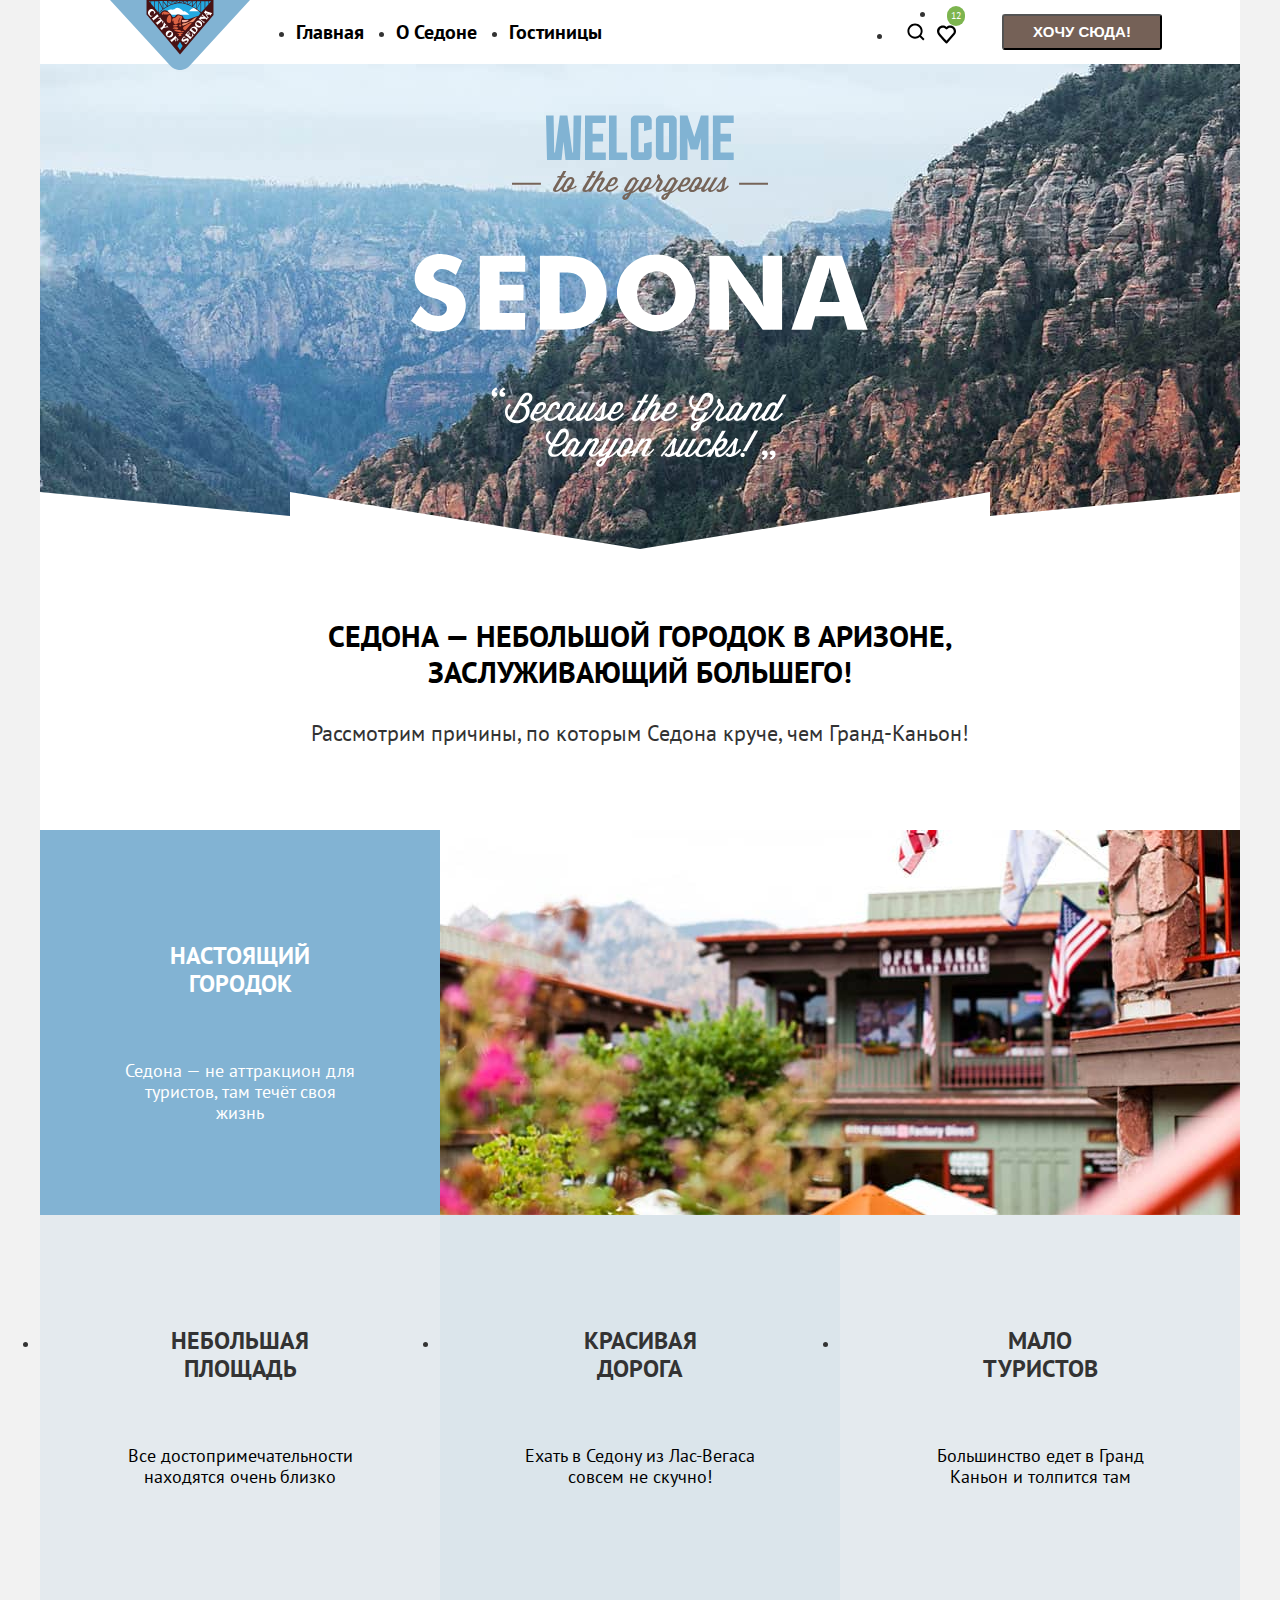
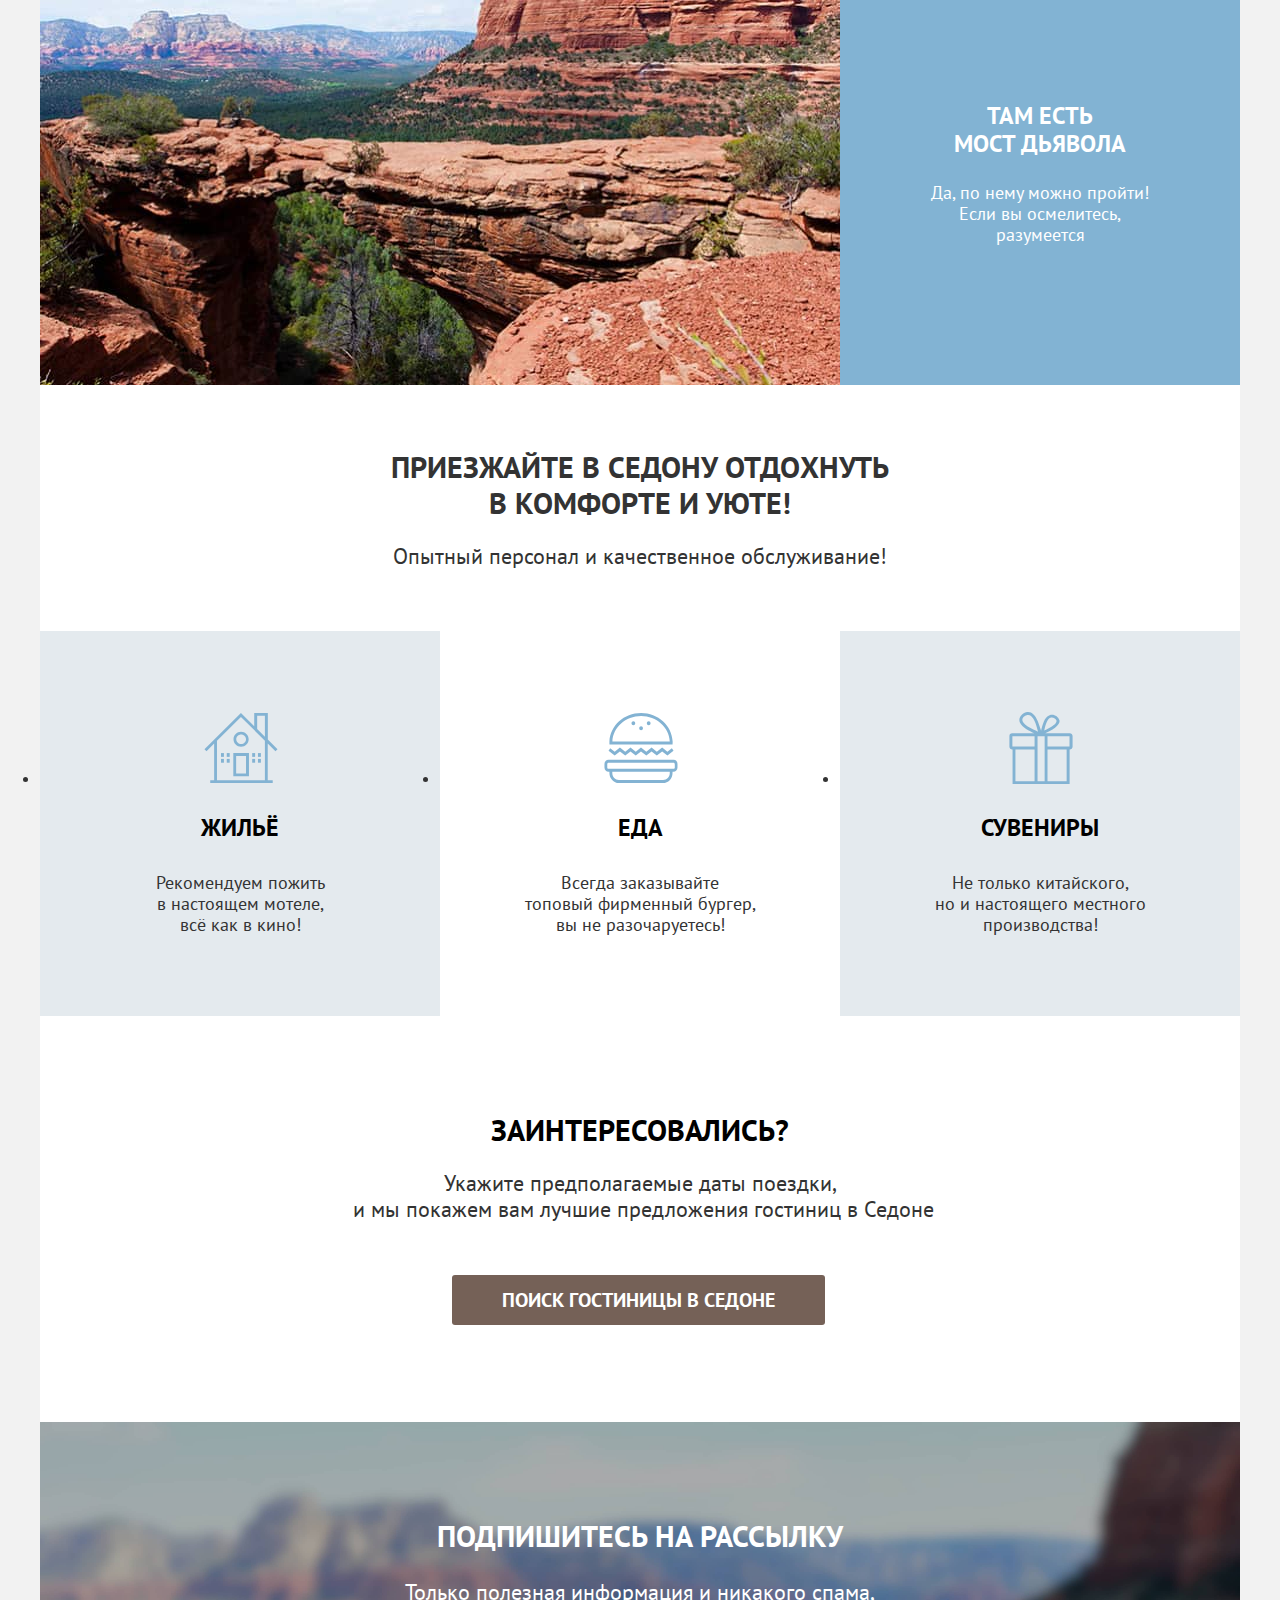
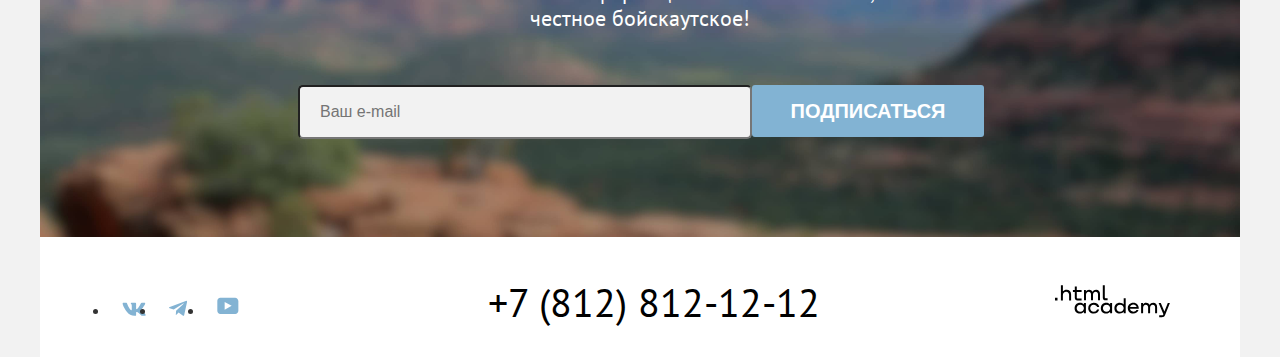
==== commit 940ff122: "выравнивает по пикселям(1 попитка)" ====
--- a/index.html
+++ b/index.html
@@ -11,7 +11,7 @@
     <header class="page-header">
       <nav class="navigation">
         <a href="index.html">
-          <img class="logo" src="images/Logo.svg" width="138" height="64" alt="Логотип города Седона">
+          <img class="logo" src="images/Logo.svg" width="140" height="70" alt="Логотип города Седона">
         </a>
         <ul class="navigation-list">
           <li class="navigation-it">
@@ -27,12 +27,12 @@
         <ul class="navigation-user">
           <li class="navigation-user-it">
             <a class="navigation-link" href="index.html">
-              <img src="images/search.svg" width="20" height="20" alt="Поиск"></a>
+              <img src="images/search.svg" width="19" height="19" alt="Поиск"></a>
             </li>
             <li class="navigation-user-it1">
               <a class="navigation-link" href="index.html">
                 <span class="likes-number">12</span>
-                <img class="likee_svg" src="images/Likee.svg" width="20" height="20" alt="Лайки">
+                <img class="likee_svg" src="images/Likee.svg" width="19" height="19" alt="Лайки">
               </a>
             </li>
           </ul>
@@ -47,7 +47,7 @@
         </section>
         <section class="advantages">
           <div class="advantages-white-background">
-            <h2 class="visually-hidden">Преимущества</h2>
+            <!--<h2 class="visually-hidden">Преимущества</h2>-->
             <p class="advantages-leag">Седона — небольшой городок в Аризоне,<br>заслуживающий большего!</p>
             <p class="reasons">Рассмотрим причины, по которым Седона круче, чем Гранд-Каньон!</p>
           </div>
@@ -75,7 +75,7 @@
           <div class="advantages-it-5">
             <img src="images/photo-2.jpg" width="800" height="385" alt="Каньон, горы, снова горы">
             <span class="advantages-span">
-              <h3 class="advantages-h3">Там есть</br> мост дьявола</h3>
+              <h3 class="advantages-h3-most">Там есть</br> мост дьявола</h3>
               <p class="advantages-text-1">Да, по нему можно пройти!</br> Если вы осмелитесь,</br> разумеется</p>
               <span>
               </div>
@@ -133,7 +133,7 @@
             </li>
             <li class="main-footer-it">
               <a class="social-link" href="https://www.youtube.com/user/htmlacademyru">
-                <img src="images/YouTube.svg" width="22" height="17" alt="Ютюб">
+                <img src="images/YouTube.svg" width="22" height="20" alt="Ютюб">
               </a>
             </li>
           </ul>
--- a/styles/styles.css
+++ b/styles/styles.css
@@ -80,10 +80,11 @@
   width: 160px;
   height: 36px;
   font-weight: 700;
-  font-size: 16px;
+  font-size: 15px;
   line-height: 20px;
   text-align: center;
   text-decoration: none;
+  margin-right: 30px;
   margin-left: 20px;
   margin-top: 14px;
   border-radius: 3px;
@@ -108,7 +109,8 @@
   width: 88px;
   height: 64px;
   margin-top: 0px;
-  margin-left: 285px;
+  margin-left: 235px;
+
 
 }
 
@@ -144,14 +146,17 @@
 
 .advantages-white-background{
   width: 1200px;
-  height: 261px;
+  height: 281px;
   background-color: rgba(255, 255, 255, 1);
+  margin-top: 0px;
 }
 .advantages-leag{
   font-weight: 700;
   font-size: 30px;
   line-height: 36px;
   text-align: center;
+  padding-top: 69px;
+  margin-top: 0px;
   text-transform: uppercase;
   color: rgba(0, 0, 0, 1);
 }
@@ -160,6 +165,7 @@
   font-size: 22px;
   line-height: 26px;
   text-align: center;
+  padding-bottom: 90px;
   color: rgba(51, 51, 51, 1);
 }
 
@@ -188,8 +194,16 @@
 .advantages-h3{
   text-transform: uppercase;
   text-align: center;
+  margin-top: 112px;
+  margin-bottom: 62px;
+}
+.advantages-h3-most{
   margin-top: 102px;
-  margin-bottom: 62px;
+  font-weight: 700;
+  font-size: 24px;
+  line-height: 28px;
+  text-align: center;
+  text-transform: uppercase;
 
 }
 .visually-hidden{
@@ -198,6 +212,10 @@
 }
 .advantages-text-1{
   text-align: center;
+  font-weight: 400;
+  font-size: 18px;
+  line-height: 21px;
+
 
 }
 .advantages-list{
@@ -242,6 +260,7 @@
   line-height: 36px;
   padding-top: 64px;
   margin-top: 0px;
+  margin-bottom: 0px;
   text-align: center;
   text-transform: uppercase;
 }
@@ -251,6 +270,7 @@
   line-height: 26px;
   padding-bottom: 64px;
   text-align: center;
+
   color: rgba(51, 51, 51, 1);
 }
 .services-list{
@@ -280,6 +300,7 @@
   font-size: 24px;
   line-height: 28px;
   color: rgba(0, 0, 0, 1);
+  margin-bottom: 30px;
   text-transform: uppercase;
   text-align: center;
 }
@@ -307,6 +328,7 @@
   text-align: center;
   padding-top: 96px;
   margin-top: 0px;
+  margin-bottom: 20px;
   color: rgba(0, 0, 0, 1);
   text-transform: uppercase;
 }
@@ -315,12 +337,12 @@
   font-size: 22px;
   line-height: 26px;
   text-align: center;
-  margin-bottom: 54px;
+  margin-bottom: 60px;
 }
 .container-poisk a{
-  width: 276px;
+  width: 376px;
   border-radius: 3px;
-  padding: 8px 50px;
+  padding: 12px 50px;
   margin-left: 412px;
   font-weight: 700;
   font-size: 20px;
@@ -332,8 +354,9 @@
   text-align: center;
 }
 .signature{
+  height: 415px;
   background-image: url("../images/fon-bottom.jpg");
-  background-size: 1200px 415px;
+  background-size: 1200px 800px;
   background-repeat: no-repeat;
   margin-bottom: 0px;
   padding: 0px;
@@ -369,13 +392,29 @@
   text-align: center;
   color: rgba(0, 0, 0, 1);
 }
+.signature-form{
+  margin-top: 54px;
+  height: 52px;
+
+}
+.signature-input{
+  width: 428px;
+  height: 48px;
+  font-weight: 400;
+  font-size: 16px;
+  line-height: 24px;
+  margin-top: auto;
+  margin-left: 258px;
+  padding-left: 20px;
+  background-color: rgba(242, 242, 242, 1);
+  border-radius: 5px;
+}
 .signature-button{
   width: 232px;
-  height: 56px;
-  margin-top: 54px;
+  height: 52px;
   margin-left: 0px;
   font-weight: 700;
-  font-size: 20px;
+  font-size: 18px;
   line-height: 36px;
   text-align: center;
   border-radius: 3px;
@@ -710,7 +749,7 @@
   margin-right: auto;
 }
 .pagination-list a{
-border-radius: 4px;
+  border-radius: 4px;
   padding-left: 0px;
   text-decoration: none;
   font-weight: 700;
@@ -737,35 +776,23 @@
   height: 415px;
 }
 .signature-catalog-h2{
-font-weight: 700;
-font-size: 30px;
-line-height: 36px;
-color: rgba(0, 0, 0, 1);
-text-transform: uppercase;
-padding-top: 96px;
-margin-top: 0px;
+  font-weight: 700;
+  font-size: 30px;
+  line-height: 36px;
+  color: rgba(0, 0, 0, 1);
+  text-transform: uppercase;
+  padding-top: 96px;
+  margin-top: 0px;
 }
 .signature-catalog-p{
   margin-bottom: 0px;
-font-weight: 400;
-font-size: 22px;
-line-height: 26px;
-text-align: center;
-color: rgba(51, 51, 51, 1);
-}
-.signature-form{
-  margin-top: 54px;
-  height: 52px;
-
-}
-.signature-input{
-  width: 452px;
-  height: 52px;
-  margin-top: auto;
-  margin-left: 258px;
-  background-color: rgba(242, 242, 242, 1);
-  border-radius: 4px;
-}
+  font-weight: 400;
+  font-size: 22px;
+  line-height: 26px;
+  text-align: center;
+  color: rgba(51, 51, 51, 1);
+}
+
 .signature-button{
   margin-top: auto;
   font-weight: 700;
@@ -796,6 +823,7 @@
 }
 .main-footer-it{
   margin-top: auto;
+  padding-bottom: 0px;
   padding-left: 12px;
   width: 47px;
 
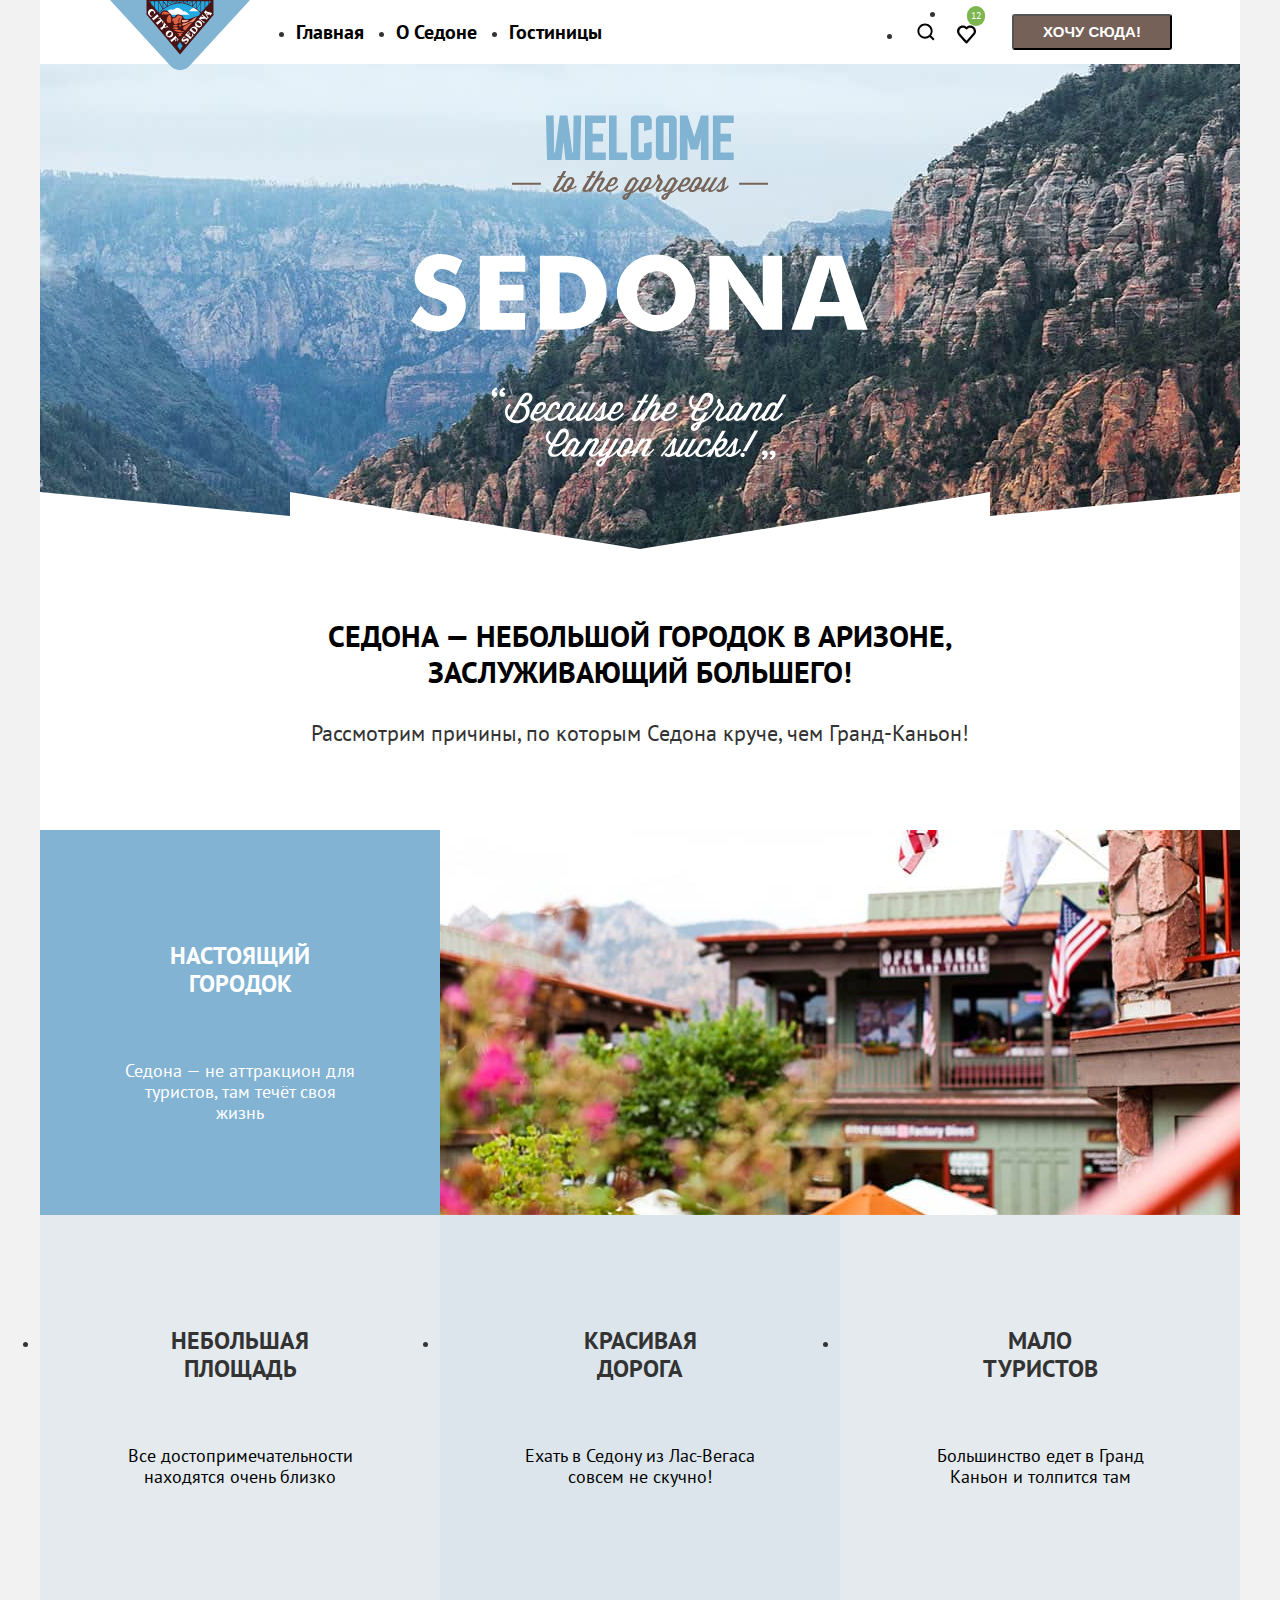
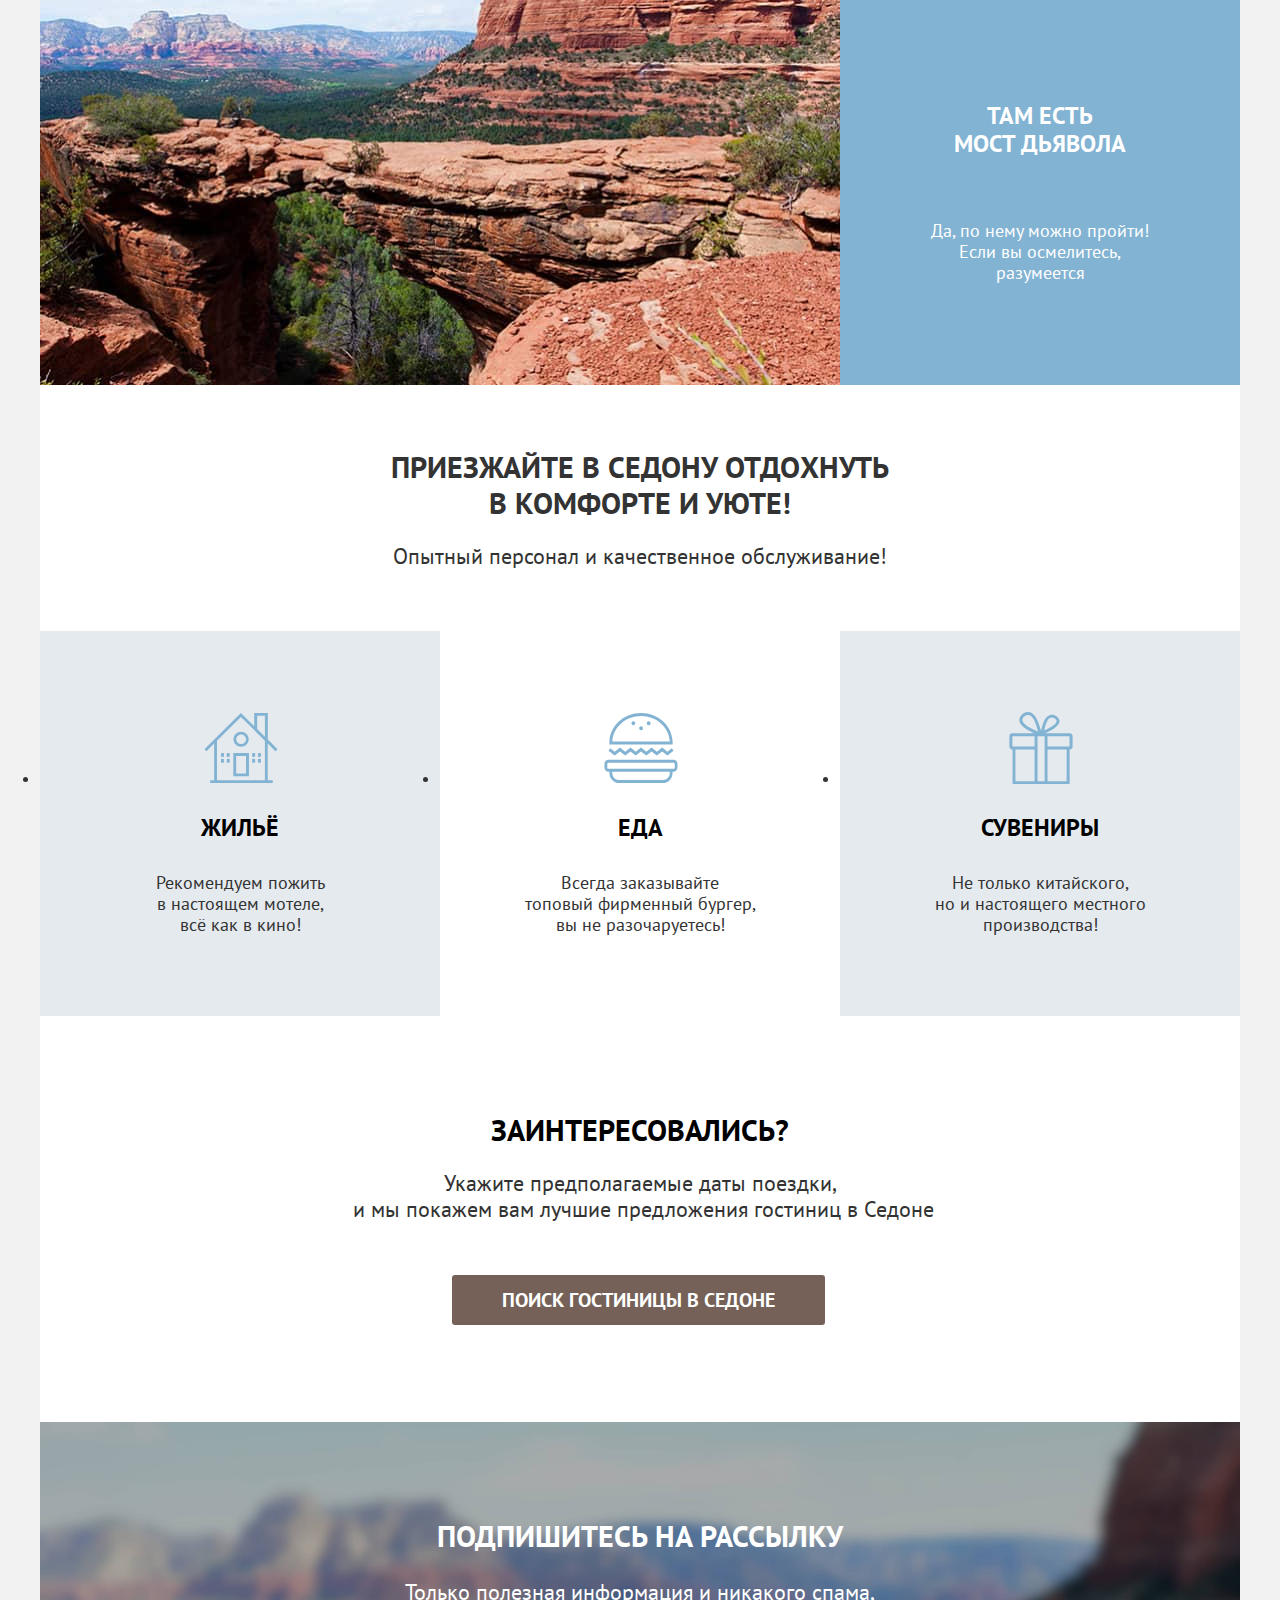
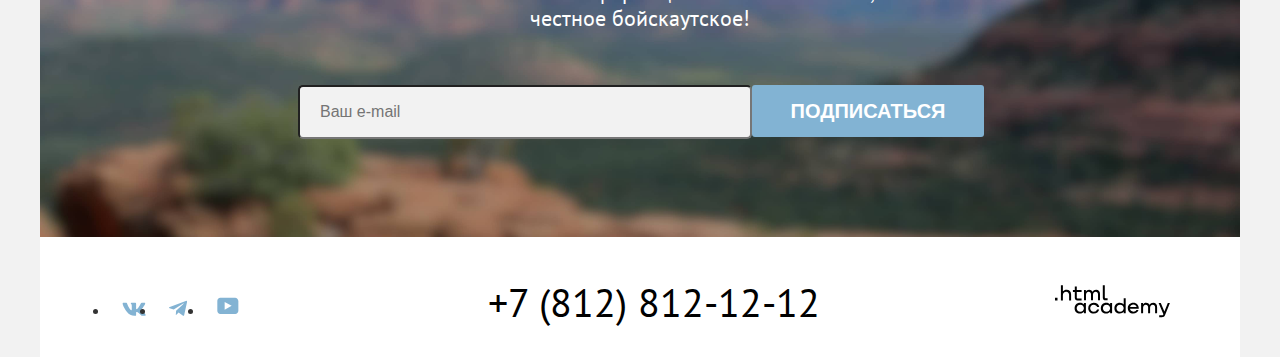
==== commit 29378b64: "ровняет сетки 2 страницы" ====
--- a/index.html
+++ b/index.html
@@ -3,7 +3,6 @@
 <head>
   <meta charset="utf-8">
   <title>HTML Academy: Седона</title>
-  <link rel="stylesheet" href="style/Normalize.css">
   <link rel="stylesheet" href="styles/styles.css">
 </head>
 <body>
--- a/styles/styles.css
+++ b/styles/styles.css
@@ -84,7 +84,6 @@
   line-height: 20px;
   text-align: center;
   text-decoration: none;
-  margin-right: 30px;
   margin-left: 20px;
   margin-top: 14px;
   border-radius: 3px;
@@ -109,11 +108,13 @@
   width: 88px;
   height: 64px;
   margin-top: 0px;
-  margin-left: 235px;
-
-
-}
-
+  margin-left: 245px;
+
+
+}
+.navigation-user-it1{
+  padding-left: 10px;
+}
 .navigation-user-it{
   padding: 22px 12px;
 
@@ -173,11 +174,19 @@
   font-weight: 700;
   font-size: 24px;
   line-height: 28px;
-}
-.advantages-text{
+
+}
+.advantages-text-1{
+  margin-top: 0px;
+  text-align: center;
   font-weight: 400;
   font-size: 18px;
   line-height: 21px;
+}
+.advantages-text{
+  font-weight: 400;
+  font-size: 18px;
+  line-height: 21px;
   color: rgba(0, 0, 0, 1);
   text-align: center;
 }
@@ -199,6 +208,7 @@
 }
 .advantages-h3-most{
   margin-top: 102px;
+  margin-bottom: 62px;
   font-weight: 700;
   font-size: 24px;
   line-height: 28px;
@@ -210,14 +220,7 @@
   padding-top: 0px;
   margin-top: 0px;
 }
-.advantages-text-1{
-  text-align: center;
-  font-weight: 400;
-  font-size: 18px;
-  line-height: 21px;
-
-
-}
+
 .advantages-list{
   display: flex;
   width: 1200px;
@@ -461,7 +464,7 @@
 }
 .inner-nav-list{
   margin-top: 8px;
-  margin-left: 40px;
+  margin-left: 30px;
 }
 .inner-nav-list a{
   color: rgba(255, 255, 255, 1);
@@ -479,7 +482,7 @@
   display: flex;
   flex-direction: column;
   margin-top: 70px;
-  margin-left: 70px;
+  margin-left: 60px;
 
 }
 .buttom-ok{
@@ -491,7 +494,7 @@
   text-transform: uppercase;
   color: rgba(255, 255, 255, 1);
   background-color: rgba(130, 179, 211, 1);
-  width: 191px;
+  width: 181px;
   height: 36px;
   border-radius: 7px;
 
@@ -508,7 +511,7 @@
   border: none;
   width: 191px;
   height: 36px;
-  margin-top: 32px;
+  margin-top: 36px;
 }
 
 
@@ -519,7 +522,8 @@
 }
 .catalog-filter-title{
   padding-left: 45px;
-  margin-bottom: 32px;
+  margin-bottom: 16px;
+  padding-top: 20px;
   padding-bottom: 0px;
   font-weight: 700;
   font-size: 20px;
@@ -527,12 +531,14 @@
 
 }
 .catalog-filter-diopozon{
-  margin-left: 100px;
+  margin-left: 130px;
   padding-left: 0px;
   padding-right: 0px;
 }
+
 .catalog-filter-title-diopozon{
-  padding-left: 0px;
+  padding-left: 10px;
+  padding-top: 20px;
   margin-bottom: 45px;
   padding-bottom: 0px;
   font-weight: 700;
@@ -553,7 +559,9 @@
 
 }
 .catalog-filter-item{
+  width: 150px;
   margin-top: 16px;
+  padding-left: 25px;
   font-weight: 400;
   font-size: 18px;
   line-height: 23px;
@@ -561,8 +569,9 @@
 }
 .catalog-filter-diopozon-form{
   width: 143px;
-  height: 48px;
-  border-radius: 7px;
+  height: 46px;
+  border-radius: 4px;
+  margin-top: 0px;
 }
 .catalog_div{
   display: flex;
@@ -579,8 +588,11 @@
   margin-bottom: 40px;
 }
 .gelleri-title{
-  margin-right: 200px;
-  margin-top: auto;
+  width: 438px;
+  height: 36px;
+  text-transform: uppercase;
+  margin-right: 0px;
+  margin-top: 22px;
   margin-bottom: auto;
   font-weight: 700;
   font-size: 30px;
@@ -592,18 +604,20 @@
 }
 .variants{
   width: 292px;
-  padding-left: 0px;
-  margin-left: 40px;
+  height: 49px;
+  margin-top: 15px;
+  margin-left: 100px;
   text-align: left;
   font-weight: 400;
   font-size: 18px;
   line-height: 21px;
-  border-radius: 7px;
+  border-radius: 4px;
 
 }
 .gelleri-view-list{
   margin-top: auto;
   margin-bottom: auto;
+  margin-top: 15px;
   padding-left: 0px;
   margin-left: 70px;
   width: 160px;
@@ -612,13 +626,13 @@
   Gap: 4px;
 }
 .gelleri-view-it{
-  width: 48;
-  height: 48;
+  width: 44px;
+  height: 20px;
   gap: 10px;
   padding-top: 14px;
   padding-right: 12px;
   padding-bottom: 14px;
-  padding-left: 12px;
+  padding-left: 14px;
   border-radius: 4px;
   border-width: 2px;
   border: 2px solid rgba(229, 229, 229, 1);
@@ -633,17 +647,21 @@
   width: 1080px;
   margin-left: auto;
   margin-right: auto;
-  padding-left: 0px;
+  padding-left: 20px;
+  margin-top: 50px;
   display: flex;
   justify-content: flex-start;
   flex-wrap: wrap;
   gap: 20px;
 
+
 }
 .catalog-it{
   width: 340px;
   height: 438px;
-  border: 1px solid rgba(230, 230, 230, 1)
+  border-radius: 4px;
+  border: 1px solid rgba(230, 230, 230, 1);
+
 }
 .hotel-img{
   margin: 20px;
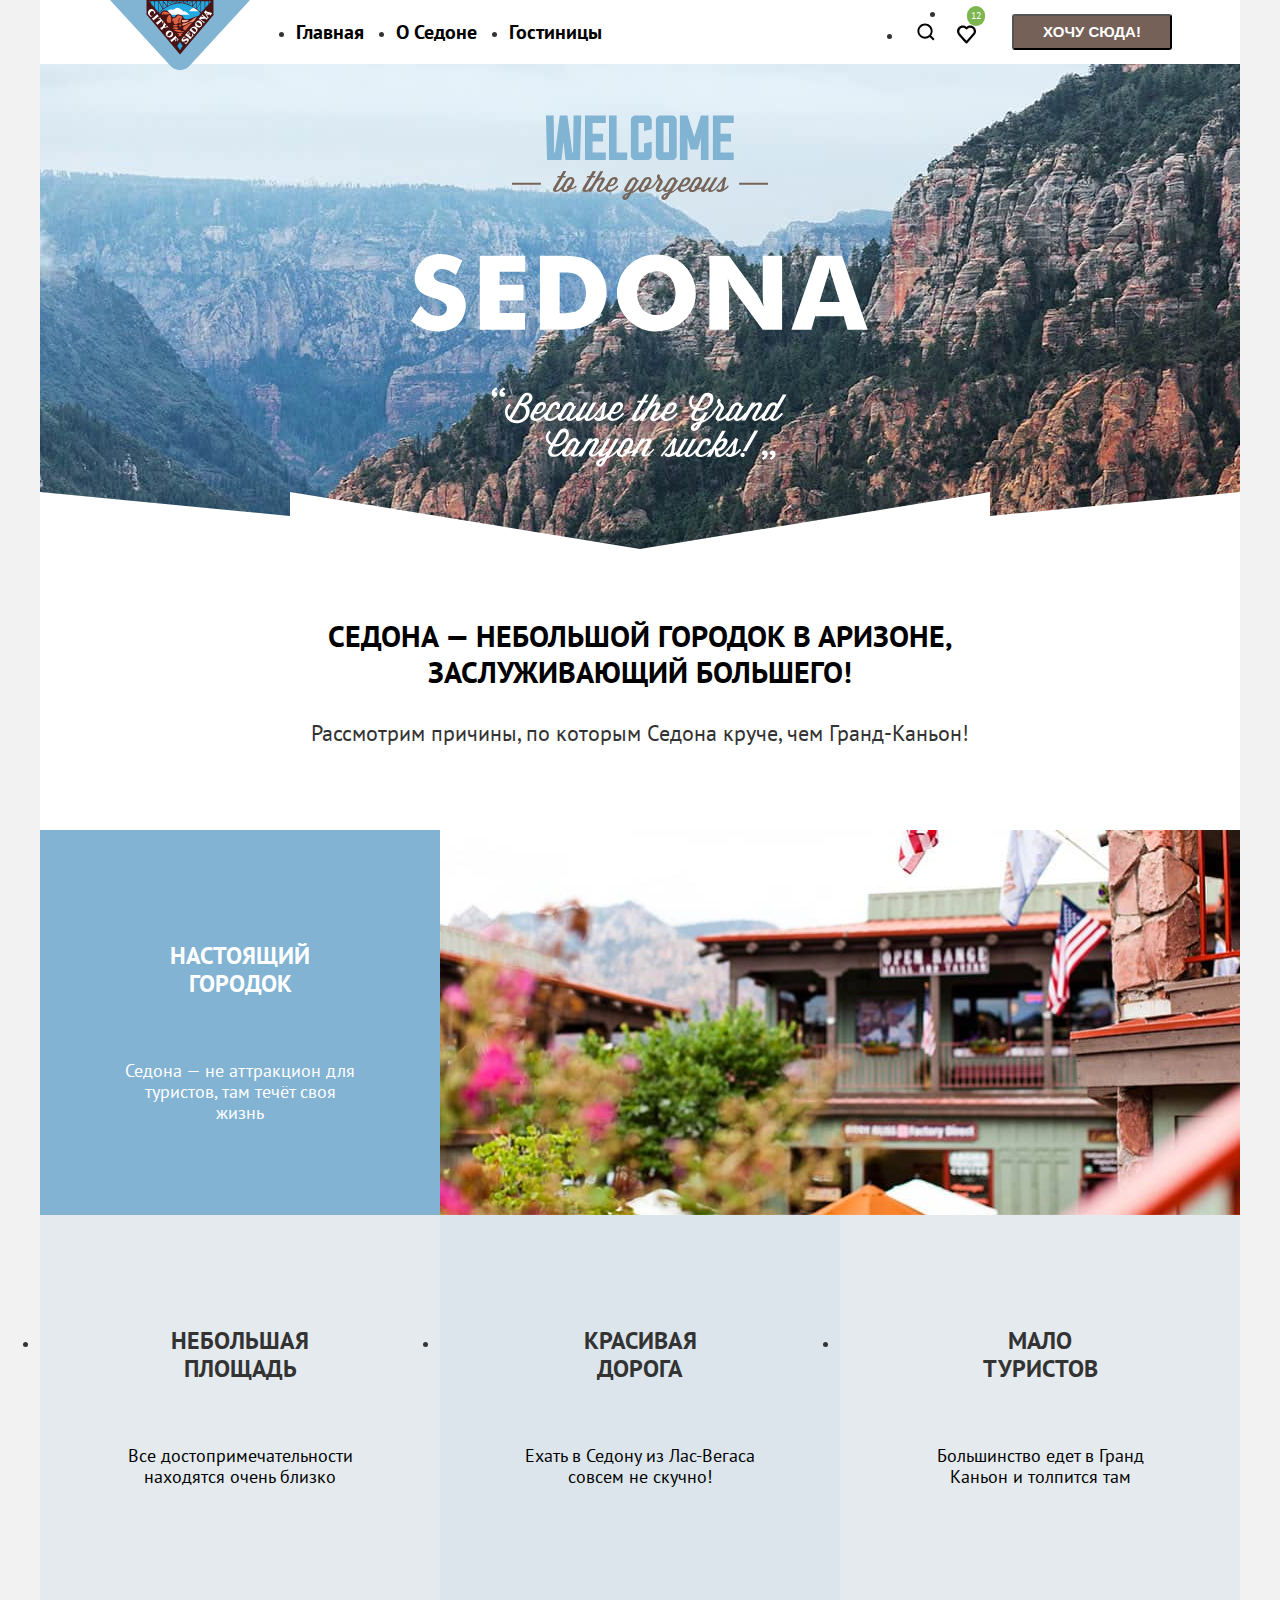
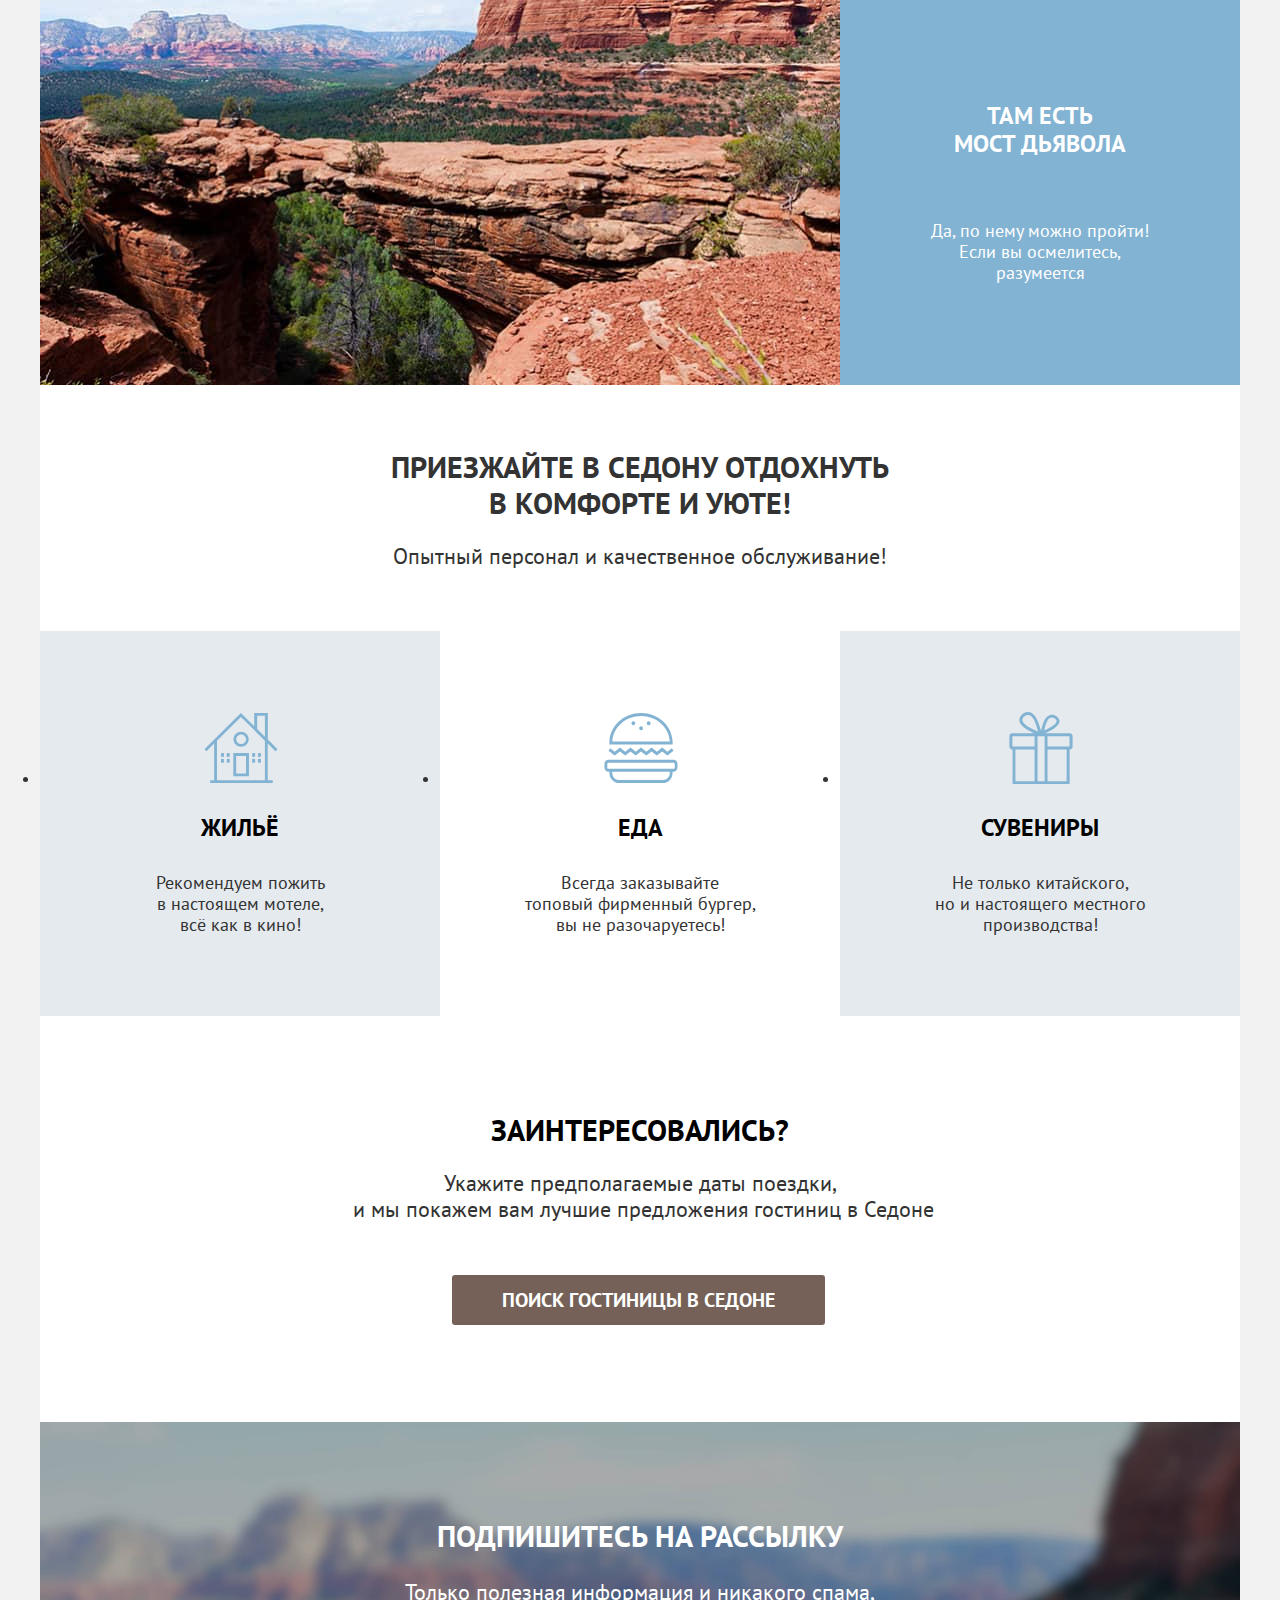
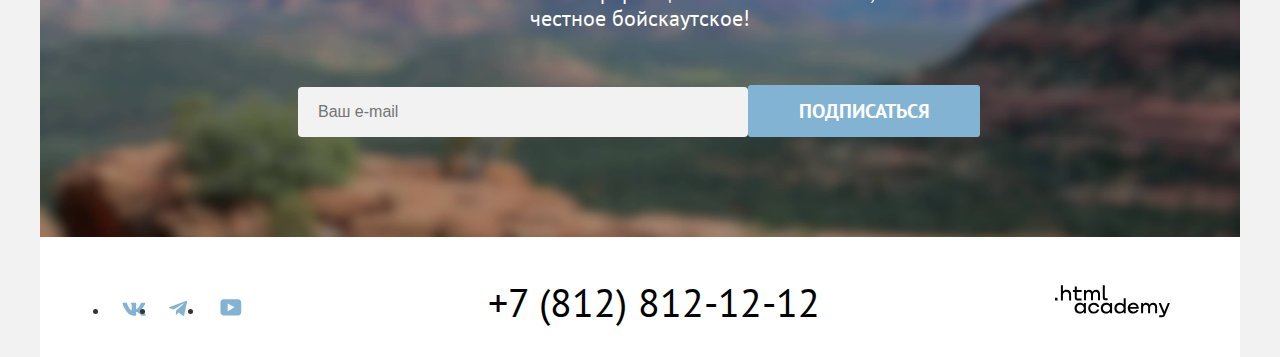
==== commit d29a8e83: "немного дорабатывает сетку каталога" ====
--- a/index.html
+++ b/index.html
@@ -132,7 +132,7 @@
             </li>
             <li class="main-footer-it">
               <a class="social-link" href="https://www.youtube.com/user/htmlacademyru">
-                <img src="images/YouTube.svg" width="22" height="20" alt="Ютюб">
+                <img src="images/YouTube.svg" width="28" height="17" alt="Ютюб">
               </a>
             </li>
           </ul>
--- a/styles/styles.css
+++ b/styles/styles.css
@@ -410,15 +410,18 @@
   margin-left: 258px;
   padding-left: 20px;
   background-color: rgba(242, 242, 242, 1);
-  border-radius: 5px;
+  border-radius: 4px;
+  border: 0px;
 }
 .signature-button{
+  font-family: PT Sans;
+  font-weight: 400;
+  font-size: 22px;
+  line-height: 26px;
   width: 232px;
   height: 52px;
+  margin-top: 0px;
   margin-left: 0px;
-  font-weight: 700;
-  font-size: 18px;
-  line-height: 36px;
   text-align: center;
   border-radius: 3px;
   color: rgba(255, 255, 255, 1);
@@ -446,6 +449,8 @@
 /*Стили каталога*/
 
 .div-filter{
+  width: 1200px;
+  height: 412px;
   background-image: url("../images/background-img2.jpg");
   background-size: 1200px 412px;
   background-repeat: no-repeat;
@@ -494,8 +499,9 @@
   text-transform: uppercase;
   color: rgba(255, 255, 255, 1);
   background-color: rgba(130, 179, 211, 1);
-  width: 181px;
-  height: 36px;
+  width: 196px;
+  height: 40px;
+  margin-top: 6px;
   border-radius: 7px;
 
 }
@@ -511,7 +517,7 @@
   border: none;
   width: 191px;
   height: 36px;
-  margin-top: 36px;
+  margin-top: 30px;
 }
 
 
@@ -521,14 +527,21 @@
   height: 130px;
 }
 .catalog-filter-title{
-  padding-left: 45px;
+  padding-left: 48px;
   margin-bottom: 16px;
   padding-top: 20px;
   padding-bottom: 0px;
   font-weight: 700;
-  font-size: 20px;
+  font-size: 18px;
   line-height: 24px;
 
+}
+#pool {
+  transform:scale(1.7);
+  opacity:0.9;
+  cursor:pointer;
+  margin-right: 10px;
+  padding-left: 0px;
 }
 .catalog-filter-diopozon{
   margin-left: 130px;
@@ -537,9 +550,9 @@
 }
 
 .catalog-filter-title-diopozon{
-  padding-left: 10px;
+  padding-left: 0px;
   padding-top: 20px;
-  margin-bottom: 45px;
+  margin-bottom: 25px;
   padding-bottom: 0px;
   font-weight: 700;
   font-size: 20px;
@@ -548,7 +561,7 @@
 }
 .catalog-filter-diopozon-range{
   margin-top: 40px;
-  width: 305px;
+  width: 280px;
 }
 .catalog-form{
   display: flex;
@@ -560,18 +573,19 @@
 }
 .catalog-filter-item{
   width: 150px;
-  margin-top: 16px;
-  padding-left: 25px;
+  margin-top: 15px;
+  padding-left: 12px;
   font-weight: 400;
   font-size: 18px;
   line-height: 23px;
 
 }
 .catalog-filter-diopozon-form{
-  width: 143px;
-  height: 46px;
-  border-radius: 4px;
-  margin-top: 0px;
+  width: 133px;
+  height: 42px;
+  margin-top: 5px;
+  font-size: 16px;
+  border-radius: 5px;
 }
 .catalog_div{
   display: flex;
@@ -592,7 +606,7 @@
   height: 36px;
   text-transform: uppercase;
   margin-right: 0px;
-  margin-top: 22px;
+  margin-top: 6px;
   margin-bottom: auto;
   font-weight: 700;
   font-size: 30px;
@@ -605,7 +619,8 @@
 .variants{
   width: 292px;
   height: 49px;
-  margin-top: 15px;
+  padding-left: 16px;
+  margin-top: 2px;
   margin-left: 100px;
   text-align: left;
   font-weight: 400;
@@ -613,11 +628,14 @@
   line-height: 21px;
   border-radius: 4px;
 
+  font-family: PT Sans;
+
+
 }
 .gelleri-view-list{
   margin-top: auto;
   margin-bottom: auto;
-  margin-top: 15px;
+  margin-top: 2px;
   padding-left: 0px;
   margin-left: 70px;
   width: 160px;
@@ -626,8 +644,8 @@
   Gap: 4px;
 }
 .gelleri-view-it{
-  width: 44px;
-  height: 20px;
+  width: 34px;
+  height: 16px;
   gap: 10px;
   padding-top: 14px;
   padding-right: 12px;
@@ -648,11 +666,15 @@
   margin-left: auto;
   margin-right: auto;
   padding-left: 20px;
-  margin-top: 50px;
+  margin-top: 30px;
   display: flex;
   justify-content: flex-start;
   flex-wrap: wrap;
-  gap: 20px;
+  gap: 18px;
+  border-bottom: 2px solid;
+  border-color: rgba(229, 229, 229, 1);
+  padding-bottom: 40px;
+
 
 
 }
@@ -673,7 +695,7 @@
 .catalog-h3{
   height: 28px;
   margin-left: 20px;
-  margin-top: 16px;
+  margin-top: 10px;
   margin-bottom: 0px;
   font-weight: 700;
   font-size: 24px;
@@ -683,10 +705,11 @@
 .catalog-p1-p2{
   display: flex;
 
+
 }
 .catalog-p1{
   margin-left: 20px;
-  margin-top: 16px;
+  margin-top: 14px;
   margin-bottom: 0px;
   font-weight: 400;
   font-size: 18px;
@@ -699,7 +722,7 @@
   font-size: 18px;
   line-height: 21px;
   cursor: rgba(51, 51, 51, 1);
-  margin-top: 16px;
+  margin-top: 14px;
   margin-bottom: 0px;
 }
 .catalog-a-input{
@@ -713,7 +736,7 @@
   padding-bottom: auto;
   width: 140px;
   height: 28px;
-  font-weight: 700;
+  font-weight: 630;
   font-size: 16px;
   line-height: 20px;
   color: rgba(255, 255, 255, 1);
@@ -726,8 +749,8 @@
   height: 36px;
   border-radius: 4px;
   margin-left: 20px;
-  font-weight: 700;
-  font-size: 16px;
+  font-weight: 630;
+  font-size: 14px;
   line-height: 20px;
   text-transform: uppercase;
   background-color: rgba(130, 179, 211, 1);
@@ -743,6 +766,7 @@
 
 }
 .rating{
+  text-transform: uppercase;
   width: 140px;
   height: 28px;
   margin-top: 0px;
@@ -760,11 +784,12 @@
 /*кнопки листания галереи*/
 .pagination-ul{
   width: 1060px;
+  height: 0px;
   margin-top: 40px;
-  padding-top: 40px;
   padding-bottom: 60px;
   margin-left: 50px;
   margin-right: auto;
+
 }
 .pagination-list a{
   border-radius: 4px;
@@ -776,14 +801,18 @@
   color: rgba(242, 242, 242, 1);
 }
 .pagination-list{
-  display: flex;
-  padding-left: 0px;
+  width: 400px;
+  height: 60px;
+  display: flex;
+  padding-left: 13px;
+
+
 }
 .pagination-it{
   background-color: rgba(130, 179, 211, 1);
   padding: 12px 24px;
   width: 12px;
-  height: 30px;
+  height: 36px;
   border-radius: 4px;
   margin-left: 8px;
 
@@ -791,7 +820,8 @@
 .signature-catalog{
   background-color: rgba(255, 255, 255, 1);
   width: 1200px;
-  height: 415px;
+  height: 475px;
+
 }
 .signature-catalog-h2{
   font-weight: 700;
@@ -799,8 +829,9 @@
   line-height: 36px;
   color: rgba(0, 0, 0, 1);
   text-transform: uppercase;
-  padding-top: 96px;
-  margin-top: 0px;
+  padding-top: 156px;
+  margin-top: 0px;
+
 }
 .signature-catalog-p{
   margin-bottom: 0px;
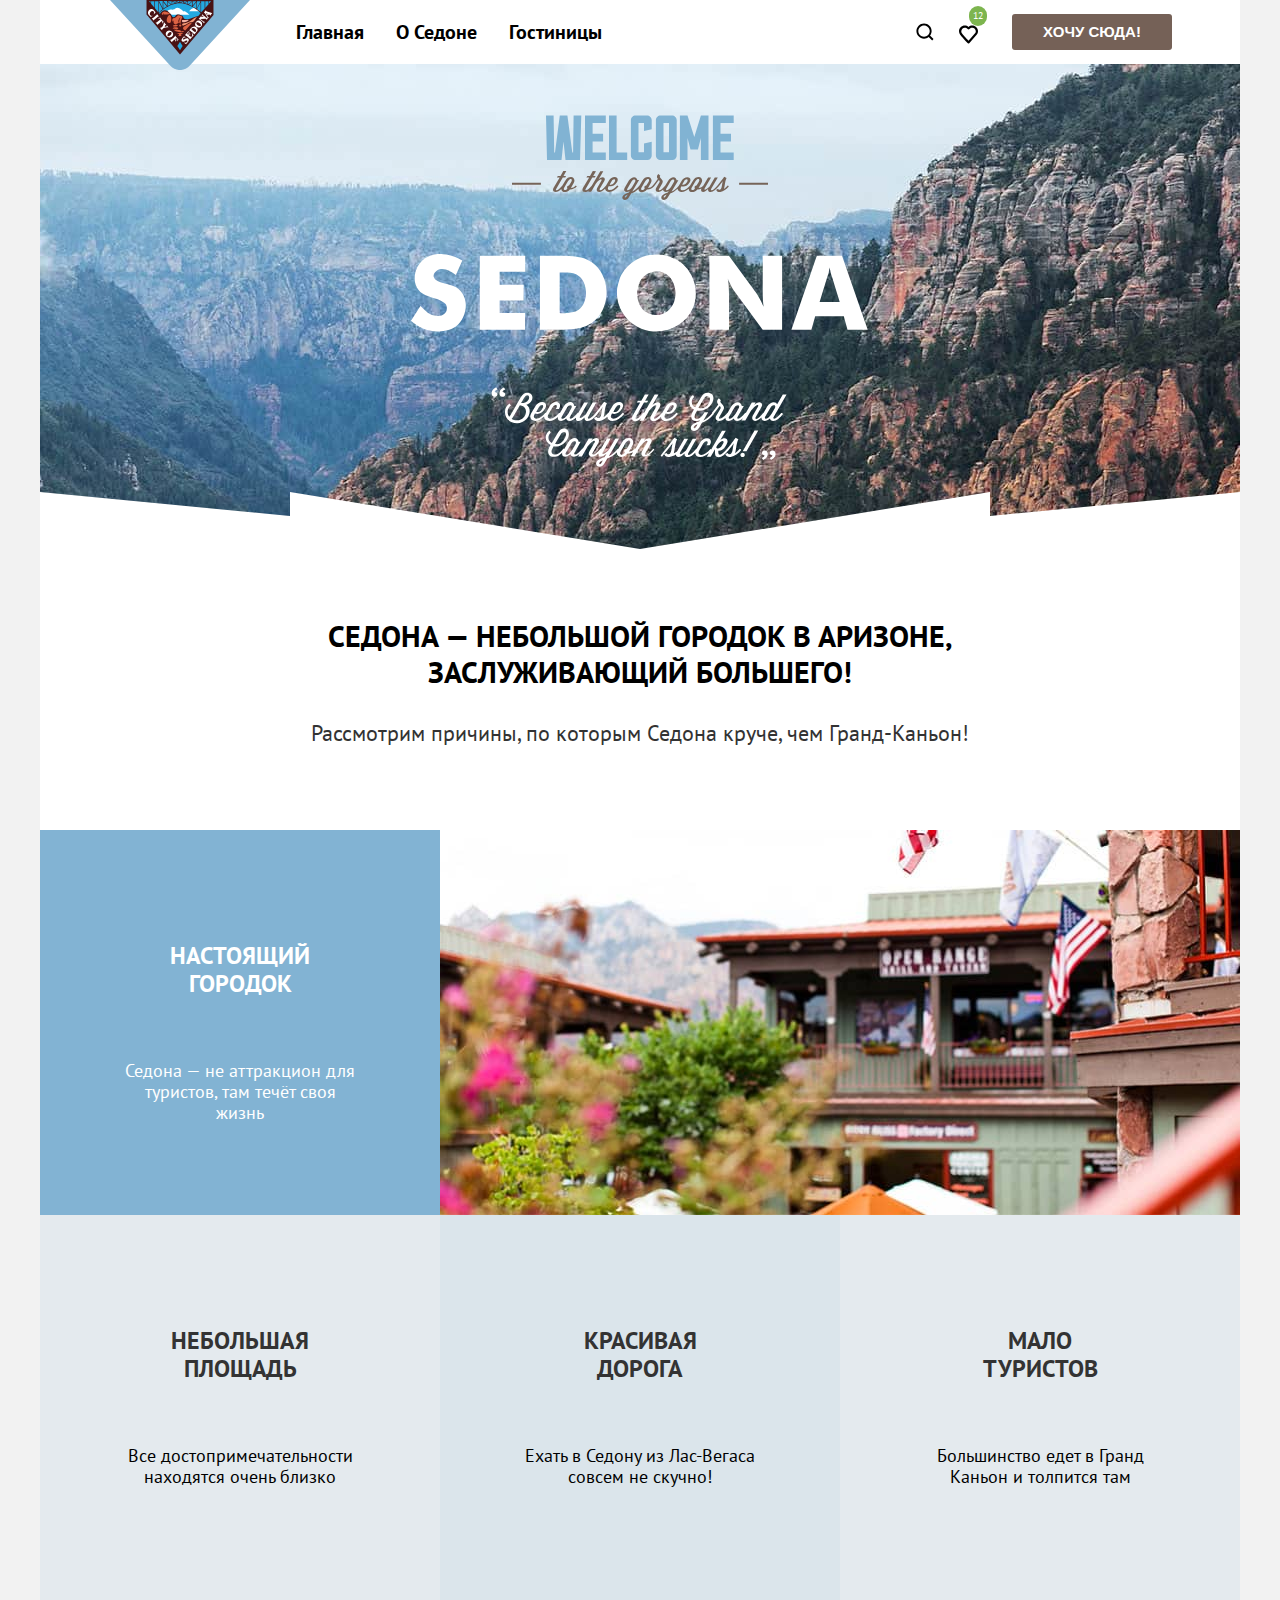
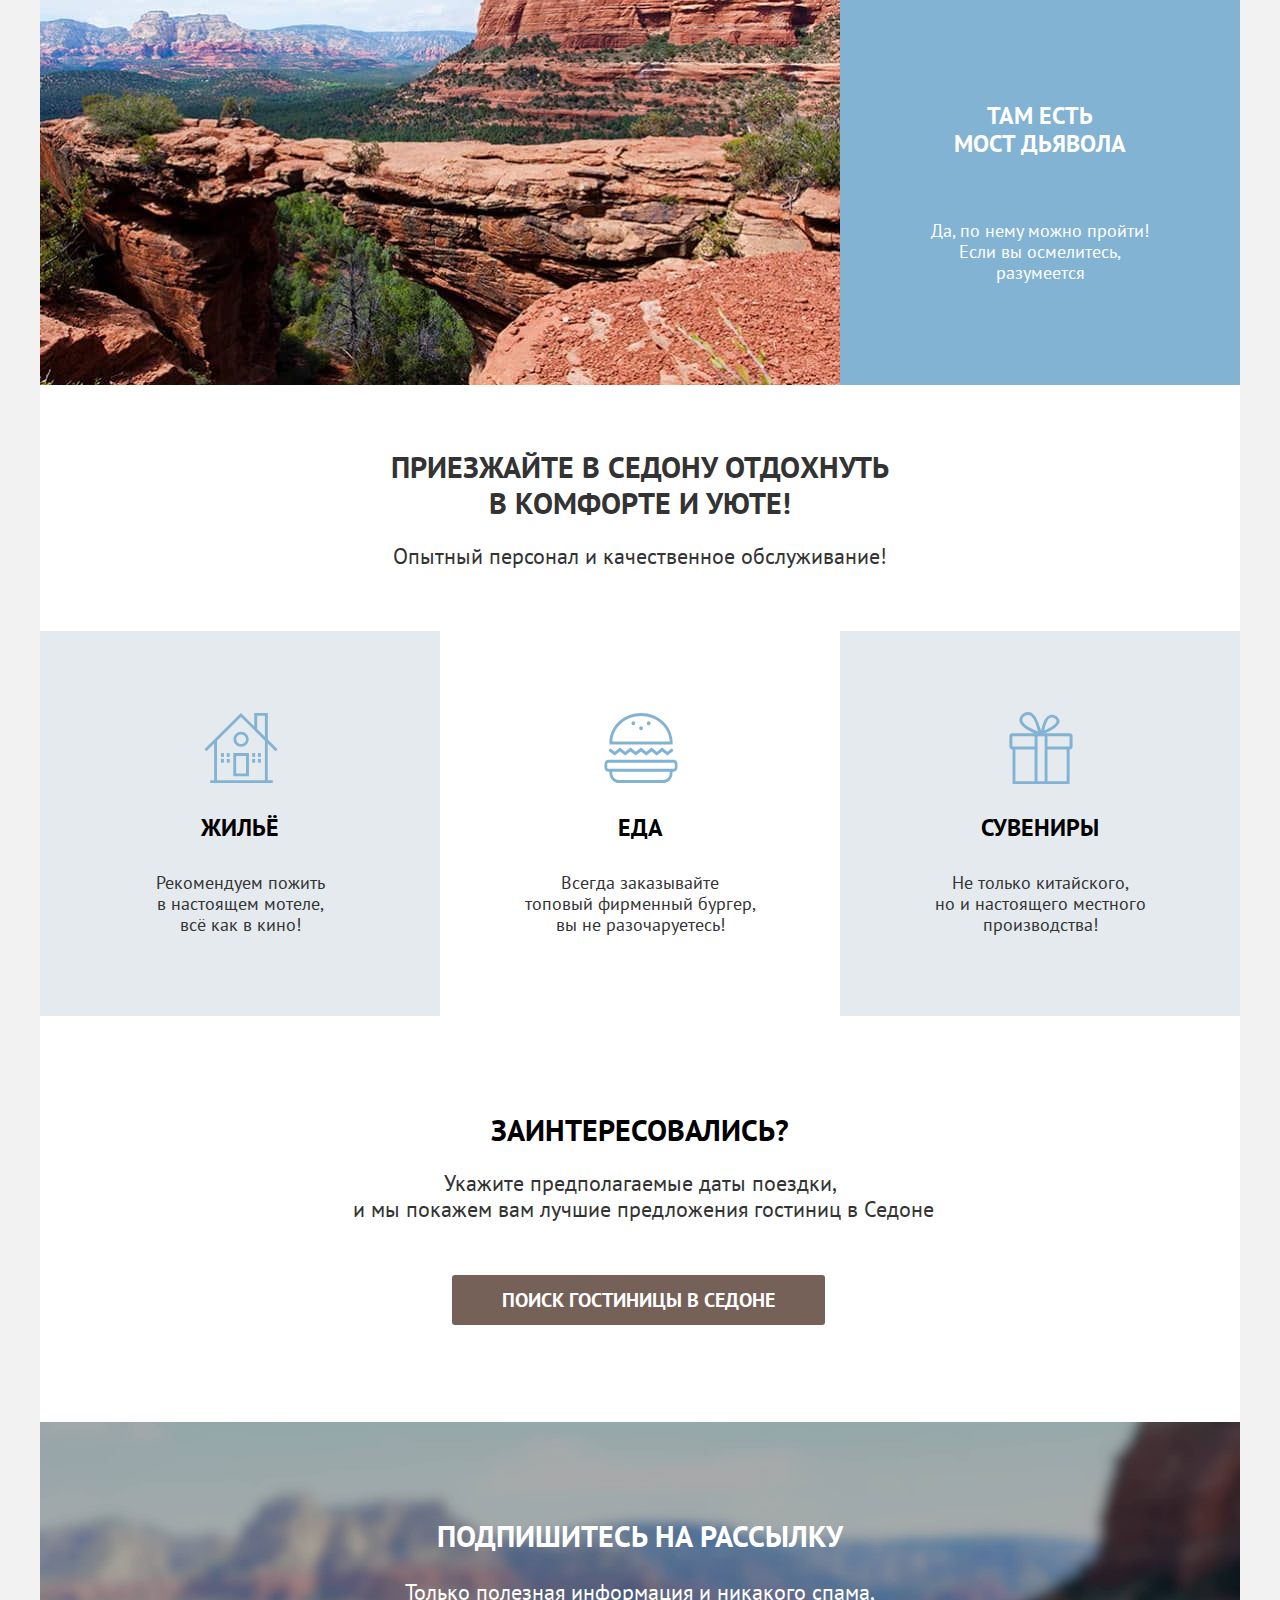
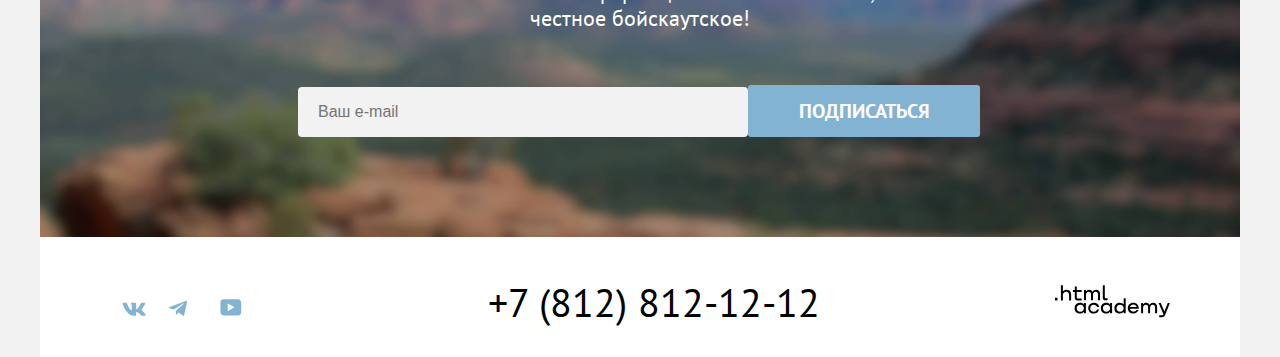
==== commit 36e37392: "подгоняет фильтры галереи" ====
--- a/index.html
+++ b/index.html
@@ -77,7 +77,7 @@
               <h3 class="advantages-h3-most">Там есть</br> мост дьявола</h3>
               <p class="advantages-text-1">Да, по нему можно пройти!</br> Если вы осмелитесь,</br> разумеется</p>
               <span>
-              </div>
+            </div>
             </section>
             <section class="services">
               <div class="invitation">
@@ -90,7 +90,7 @@
                   <h3 class="services-h3">Жильё</h3>
                   <p class="services-p">Рекомендуем пожить</br>в настоящем мотеле,</br> всё как в кино!</p>
                 </li>
-                <li class="services-it-food">
+                <li class="services-it-food"><!-- нужно переделать на nth-child()-->
                   <img class="services-svg" src="images/Burger.svg" width="75" height="72" alt="Бургер">
                   <h3 class="services-h3">Еда</h3>
                   <p class="services-p">Всегда заказывайте</br> топовый фирменный бургер,</br> вы не разочаруетесь!</p>
--- a/styles/styles.css
+++ b/styles/styles.css
@@ -87,6 +87,7 @@
   margin-left: 20px;
   margin-top: 14px;
   border-radius: 3px;
+  border: 0px;
   color: rgba(255, 255, 255, 1);
   background-color: rgba(117, 97, 87, 1);
 
@@ -99,6 +100,7 @@
   margin-left: 30px;
   width: 339px;
   height: 64px;
+  list-style-type: none;
 
 }
 
@@ -109,16 +111,18 @@
   height: 64px;
   margin-top: 0px;
   margin-left: 245px;
-
+  list-style-type: none;
 
 }
 .navigation-user-it1{
-  padding-left: 10px;
+  width: 44px;
+  height: 64px;
+  padding-bottom: 10px;
 }
 .navigation-user-it{
-  padding: 22px 12px;
-
-
+  width: 44px;
+  height: 64px;
+  padding: 22px 11px;
 }
 .likes-number{
   font-weight: 400;
@@ -166,7 +170,7 @@
   font-size: 22px;
   line-height: 26px;
   text-align: center;
-  padding-bottom: 90px;
+
   color: rgba(51, 51, 51, 1);
 }
 
@@ -227,6 +231,7 @@
   padding-left: 0px;
   margin-top: 0px;
   margin-bottom: 0px;
+  list-style-type: none;
 }
 .advantages-it-2{
   width: 400px;
@@ -284,7 +289,7 @@
   margin-right: 0px;
   padding-left: 0px;
   margin-bottom: 0px;
-
+  list-style-type: none;
 }
 .services-it-food{
   background-color: rgba(255, 255, 255, 1);
@@ -487,7 +492,7 @@
   display: flex;
   flex-direction: column;
   margin-top: 70px;
-  margin-left: 60px;
+  margin-left: 65px;
 
 }
 .buttom-ok{
@@ -500,9 +505,10 @@
   color: rgba(255, 255, 255, 1);
   background-color: rgba(130, 179, 211, 1);
   width: 196px;
-  height: 40px;
+  height: 36px;
   margin-top: 6px;
-  border-radius: 7px;
+  border-radius: 4px;
+  border: 0px;
 
 }
 .buttom-reset{
@@ -525,6 +531,7 @@
 .catalog-filter-list{
   width: 151px;
   height: 130px;
+  list-style-type: none;
 }
 .catalog-filter-title{
   padding-left: 48px;
@@ -544,9 +551,10 @@
   padding-left: 0px;
 }
 .catalog-filter-diopozon{
-  margin-left: 130px;
+  margin-left: 140px;
   padding-left: 0px;
   padding-right: 0px;
+  border: 0px;
 }
 
 .catalog-filter-title-diopozon{
@@ -568,6 +576,7 @@
 }
 .inner-nav-list{
   display: flex;
+  list-style-type: none;
 
 
 }
@@ -580,12 +589,27 @@
   line-height: 23px;
 
 }
-.catalog-filter-diopozon-form{
-  width: 133px;
+.catalog-filter-group{
+  border: 0px;
+}
+.catalog-filter-diopozon-form1{
+  width: 137px;
+  height: 42px;
+  margin-left: 5px;
+  margin-top: 5px;
+  font-size: 16px;
+  border-top-left-radius: 4px;
+  border-bottom-left-radius: 4px;
+  border: 0px;
+}
+.catalog-filter-diopozon-form2{
+  width: 137px;
   height: 42px;
   margin-top: 5px;
   font-size: 16px;
-  border-radius: 5px;
+  border-top-right-radius: 4px;
+  border-bottom-right-radius: 4px;
+  border: 0px;
 }
 .catalog_div{
   display: flex;
@@ -642,6 +666,7 @@
   height: 48px;
   display: flex;
   Gap: 4px;
+  list-style-type: none;
 }
 .gelleri-view-it{
   width: 34px;
@@ -674,7 +699,7 @@
   border-bottom: 2px solid;
   border-color: rgba(229, 229, 229, 1);
   padding-bottom: 40px;
-
+  list-style-type: none;
 
 
 }
@@ -799,13 +824,15 @@
   font-size: 20px;
   line-height: 36px;
   color: rgba(242, 242, 242, 1);
+
 }
 .pagination-list{
+
   width: 400px;
   height: 60px;
   display: flex;
   padding-left: 13px;
-
+  list-style-type: none;
 
 }
 .pagination-it{
@@ -868,6 +895,7 @@
   margin-left: 70px;
   padding-left: 0px;
   padding-top: 0px;
+  list-style-type: none;
 
 }
 .main-footer-it{
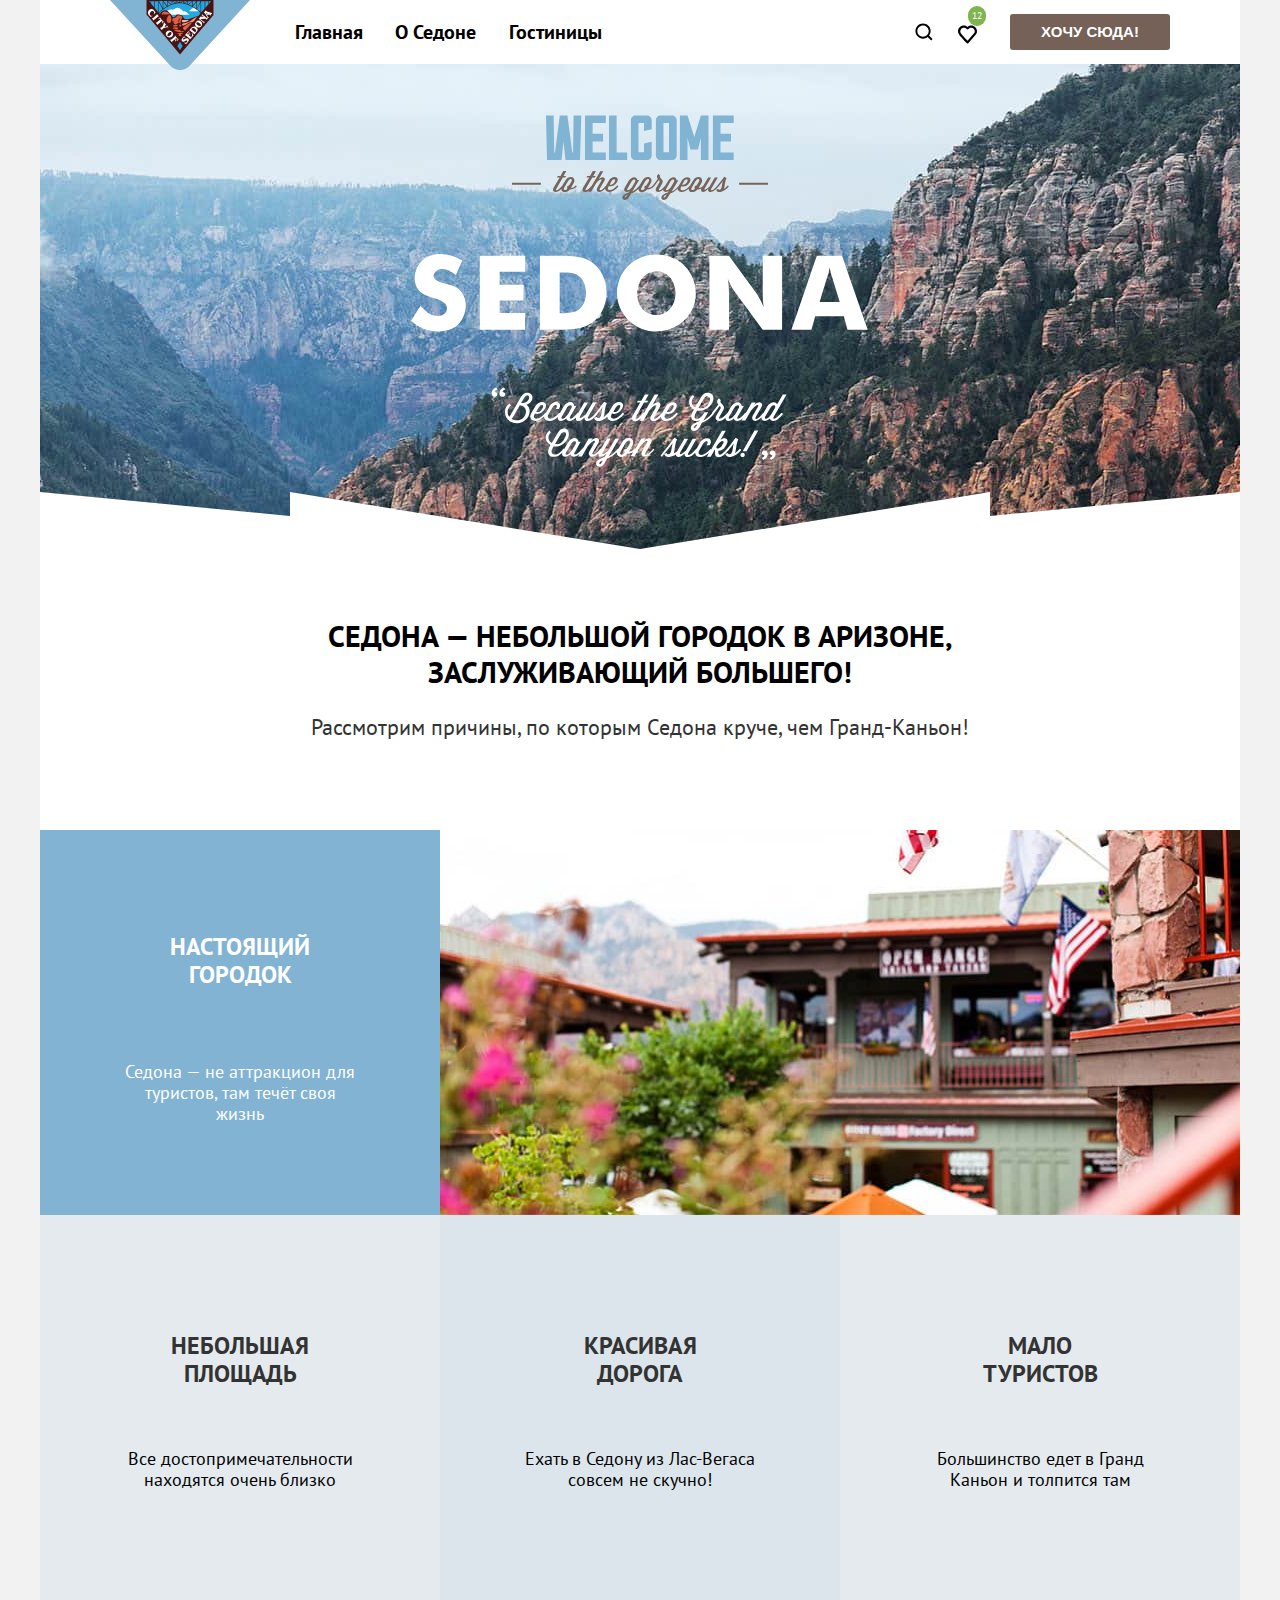
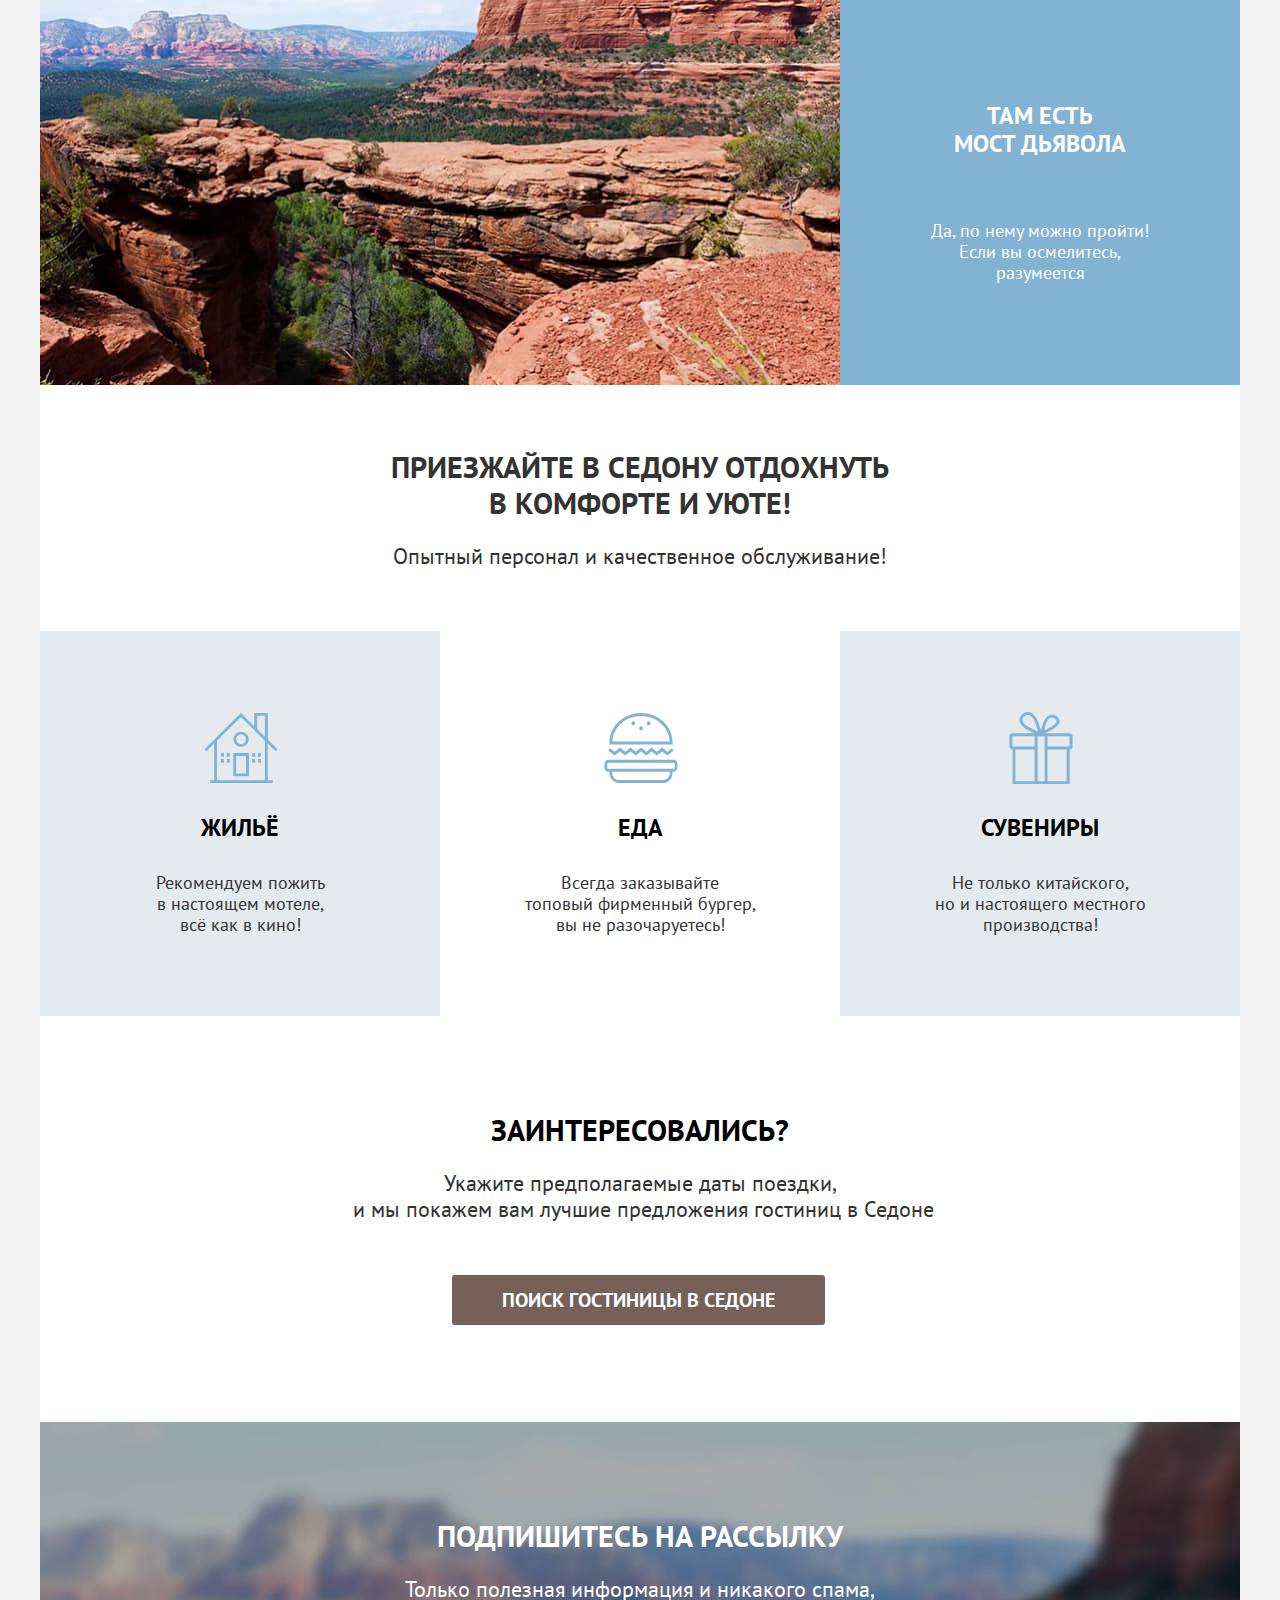
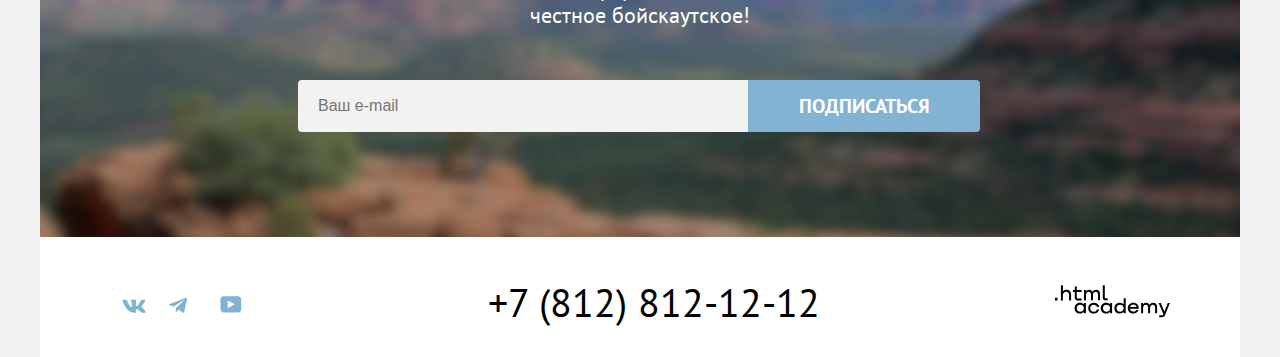
==== commit 4601b0e4: "подтягивает обе страница по РР" ====
--- a/index.html
+++ b/index.html
@@ -35,7 +35,7 @@
               </a>
             </li>
           </ul>
-          <button class="navigation-bottom" type="submit" name="button-navigation" href="Catalog.html">ХОЧУ СЮДА!</button>
+          <button class="navigation-bottom" type="submit" name="button-navigation" src="Catalog.html">ХОЧУ СЮДА!</button>
         </nav>
       </header>
       <!--тело   -->
@@ -51,33 +51,33 @@
             <p class="reasons">Рассмотрим причины, по которым Седона круче, чем Гранд-Каньон!</p>
           </div>
           <div class="advantages-it-1">
-            <span class="advantages-span">
-              <h3 class="advantages-h3">Настоящий</br>городок</h3>
-              <p class="advantages-text-1">Седона — не аттракцион для</br> туристов, там течёт своя</br> жизнь</p>
-            </span>
+            <div class="advantages-span">
+              <h3 class="advantages-h3">Настоящий<br>городок</h3>
+              <p class="advantages-text-1">Седона — не аттракцион для<br> туристов, там течёт своя<br> жизнь</p>
+            </div>
             <img src="images/photo-1.jpg" width="800" height="385" alt="Дом азиатской архитектурры на фоне гор">
           </div>
           <ul class="advantages-list">
             <li class="advantages-it-2">
-              <h3 class="advantages-h3">Небольшая</br> площадь</h3>
-              <p class="advantages-text">Все достопримечательности</br> находятся очень близко</p>
+              <h3 class="advantages-it-h3">Небольшая<br> площадь</h3>
+              <p class="advantages-text">Все достопримечательности<br> находятся очень близко</p>
             </li>
             <li class="advantages-it-3">
-              <h3 class="advantages-h3">Красивая</br> дорога</h3>
-              <p class="advantages-text">Ехать в Седону из Лас-Вегаса</br> совсем не скучно!</p>
+              <h3 class="advantages-it-h3">Красивая<br> дорога</h3>
+              <p class="advantages-text">Ехать в Седону из Лас-Вегаса<br> совсем не скучно!</p>
             </li>
             <li class="advantages-it-4">
-              <h3 class="advantages-h3">Мало</br> туристов</h3>
-              <p class="advantages-text">Большинство едет в Гранд</br> Каньон и толпится там</p>
+              <h3 class="advantages-it-h3">Мало<br> туристов</h3>
+              <p class="advantages-text">Большинство едет в Гранд<br> Каньон и толпится там</p>
             </li>
           </ul>
           <div class="advantages-it-5">
             <img src="images/photo-2.jpg" width="800" height="385" alt="Каньон, горы, снова горы">
-            <span class="advantages-span">
-              <h3 class="advantages-h3-most">Там есть</br> мост дьявола</h3>
-              <p class="advantages-text-1">Да, по нему можно пройти!</br> Если вы осмелитесь,</br> разумеется</p>
-              <span>
+            <div class="advantages-span">
+              <h3 class="advantages-h3-most">Там есть<br> мост дьявола</h3>
+              <p class="advantages-text-1">Да, по нему можно пройти!<br> Если вы осмелитесь,<br> разумеется</p>
             </div>
+          </div>
             </section>
             <section class="services">
               <div class="invitation">
@@ -88,17 +88,17 @@
                 <li class="services-it">
                   <img class="services-svg" src="images/house.svg" width="75" height="72" alt="Домик">
                   <h3 class="services-h3">Жильё</h3>
-                  <p class="services-p">Рекомендуем пожить</br>в настоящем мотеле,</br> всё как в кино!</p>
+                  <p class="services-p">Рекомендуем пожить<br>в настоящем мотеле,<br> всё как в кино!</p>
                 </li>
                 <li class="services-it-food"><!-- нужно переделать на nth-child()-->
                   <img class="services-svg" src="images/Burger.svg" width="75" height="72" alt="Бургер">
                   <h3 class="services-h3">Еда</h3>
-                  <p class="services-p">Всегда заказывайте</br> топовый фирменный бургер,</br> вы не разочаруетесь!</p>
+                  <p class="services-p">Всегда заказывайте<br> топовый фирменный бургер,<br> вы не разочаруетесь!</p>
                 </li>
                 <li class="services-it">
                   <img class="services-svg" src="images/present.svg" width="75" height="72" alt="Подарок">
                   <h3 class="services-h3">Сувениры</h3>
-                  <p class="services-p">Не только китайского,</br> но и настоящего местного</br> производства!</p>
+                  <p class="services-p">Не только китайского,<br> но и настоящего местного<br> производства!</p>
                 </li>
               </ul>
             </section>
--- a/styles/styles.css
+++ b/styles/styles.css
@@ -71,9 +71,15 @@
   text-decoration: none;
 
 }
+.navigation-it:nth-child(2){
+  width: 134px;
+}
 .navigation-it{
-  margin: 20px 16px;
-
+  width: 100px;
+  height: 64px;
+  margin-left: 2px;
+  padding: 20px 16px;
+  padding-left: 14px;
 
 }
 .navigation-bottom {
@@ -84,7 +90,7 @@
   line-height: 20px;
   text-align: center;
   text-decoration: none;
-  margin-left: 20px;
+  margin-left: 19px;
   margin-top: 14px;
   border-radius: 3px;
   border: 0px;
@@ -97,7 +103,7 @@
   justify-content: flex-start;
   margin: 0;
   padding: 0;
-  margin-left: 30px;
+  margin-left: 29px;
   width: 339px;
   height: 64px;
   list-style-type: none;
@@ -162,6 +168,7 @@
   text-align: center;
   padding-top: 69px;
   margin-top: 0px;
+  margin-bottom: 24px;
   text-transform: uppercase;
   color: rgba(0, 0, 0, 1);
 }
@@ -170,15 +177,15 @@
   font-size: 22px;
   line-height: 26px;
   text-align: center;
-
   color: rgba(51, 51, 51, 1);
 }
-
+.advantages-h3:nth-child(1){
+  margin-top: 103px;
+}
 .advantages-h3{
   font-weight: 700;
   font-size: 24px;
   line-height: 28px;
-
 }
 .advantages-text-1{
   margin-top: 0px;
@@ -207,8 +214,17 @@
 .advantages-h3{
   text-transform: uppercase;
   text-align: center;
-  margin-top: 112px;
-  margin-bottom: 62px;
+  margin-top: 120px;
+  margin-bottom: 72px;
+}
+.advantages-it-h3{
+  font-weight: 700;
+  font-size: 24px;
+  line-height: 28px;
+  text-transform: uppercase;
+  text-align: center;
+  margin-top: 117px;
+  margin-bottom: 60px;
 }
 .advantages-h3-most{
   margin-top: 102px;
@@ -373,6 +389,7 @@
   margin-top: 0px;
   padding-top: 96px;
   font-weight: 700;
+  margin-bottom: 0px;
   font-size: 30px;
   line-height: 36px;
   text-align: center;
@@ -401,13 +418,13 @@
   color: rgba(0, 0, 0, 1);
 }
 .signature-form{
-  margin-top: 54px;
+  margin-top: 52px;
   height: 52px;
 
 }
 .signature-input{
   width: 428px;
-  height: 48px;
+  height: 50px;
   font-weight: 400;
   font-size: 16px;
   line-height: 24px;
@@ -415,7 +432,8 @@
   margin-left: 258px;
   padding-left: 20px;
   background-color: rgba(242, 242, 242, 1);
-  border-radius: 4px;
+  border-top-left-radius: 4px;
+  border-bottom-left-radius: 4px;
   border: 0px;
 }
 .signature-button{
@@ -428,7 +446,8 @@
   margin-top: 0px;
   margin-left: 0px;
   text-align: center;
-  border-radius: 3px;
+  border-top-right-radius: 4px;
+  border-bottom-right-radius: 4px;
   color: rgba(255, 255, 255, 1);
   background-color: rgba(130, 179, 211, 1);
 
@@ -523,7 +542,7 @@
   border: none;
   width: 191px;
   height: 36px;
-  margin-top: 30px;
+  margin-top: 32px;
 }
 
 
@@ -533,8 +552,12 @@
   height: 130px;
   list-style-type: none;
 }
+.control{
+  padding-left: 3px;
+
+}
 .catalog-filter-title{
-  padding-left: 48px;
+  padding-left: 60px;
   margin-bottom: 16px;
   padding-top: 20px;
   padding-bottom: 0px;
@@ -551,7 +574,7 @@
   padding-left: 0px;
 }
 .catalog-filter-diopozon{
-  margin-left: 140px;
+  margin-left: 135px;
   padding-left: 0px;
   padding-right: 0px;
   border: 0px;
@@ -594,19 +617,24 @@
 }
 .catalog-filter-diopozon-form1{
   width: 137px;
-  height: 42px;
-  margin-left: 5px;
-  margin-top: 5px;
-  font-size: 16px;
+  height: 45px;
+  margin-left: 4px;
+  margin-top: 4px;
+  margin-right: 0px;
+  font-size: 18px;
+  font-weight: 700;
   border-top-left-radius: 4px;
   border-bottom-left-radius: 4px;
   border: 0px;
 }
 .catalog-filter-diopozon-form2{
   width: 137px;
-  height: 42px;
-  margin-top: 5px;
-  font-size: 16px;
+  height: 45px;
+  margin-top: 4px;
+  margin-left: 0px;
+  padding-left: 3px;
+  font-size: 18px;
+  font-weight: 700;
   border-top-right-radius: 4px;
   border-bottom-right-radius: 4px;
   border: 0px;
@@ -665,16 +693,18 @@
   width: 160px;
   height: 48px;
   display: flex;
-  Gap: 4px;
-  list-style-type: none;
+  Gap: 8px;
+  list-style-type: none;
+}
+.gelleri-view-it:nth-child(1){
+  border: 2px solid rgba(0, 0, 0, 1);
 }
 .gelleri-view-it{
   width: 34px;
-  height: 16px;
-  gap: 10px;
-  padding-top: 14px;
+  height: 17px;
+  padding-top: 10px;
   padding-right: 12px;
-  padding-bottom: 14px;
+  padding-bottom: 16px;
   padding-left: 14px;
   border-radius: 4px;
   border-width: 2px;
@@ -768,6 +798,19 @@
   background-color: rgba(117, 97, 87, 1);
   border-radius: 4px;
   text-transform: uppercase;
+}
+.catalog-input-green{
+    width: 140px;
+    height: 36px;
+    border-radius: 4px;
+    margin-left: 20px;
+    font-weight: 630;
+    font-size: 14px;
+    line-height: 20px;
+    text-transform: uppercase;
+    background-color: rgba(125, 181, 79, 1);
+    color: rgba(255, 255, 255, 1);
+    border: none;
 }
 .catalog-input{
   width: 140px;
@@ -782,6 +825,14 @@
   color: rgba(255, 255, 255, 1);
   border: none;
 }
+.stars-list{
+  padding-left: 0px;
+  padding-top: 10px;
+  width: 140px;
+  display: flex;
+  gap: 6px;
+  list-style-type: none;
+}
 .four-stars-rating{
   display: flex;
   width: 300px;
@@ -795,7 +846,7 @@
   width: 140px;
   height: 28px;
   margin-top: 0px;
-  margin-left: 55px;
+  margin-left: 23px;
   padding-top: 9px;
   font-weight: 400;
   font-size: 16px;
@@ -810,12 +861,12 @@
 .pagination-ul{
   width: 1060px;
   height: 0px;
-  margin-top: 40px;
+  margin-top: 38px;
   padding-bottom: 60px;
   margin-left: 50px;
   margin-right: auto;
-
-}
+}
+
 .pagination-list a{
   border-radius: 4px;
   padding-left: 0px;
@@ -824,16 +875,26 @@
   font-size: 20px;
   line-height: 36px;
   color: rgba(242, 242, 242, 1);
-
+}
+.pagination-list a:nth-child(1){
+  color: rgba(0, 0, 0, 1);
+}
+.pagination-it:nth-child(6){
+  padding-left: 20px;
+  padding-right: 30px;
+}
+.pagination-it:nth-child(5){
+  background-color:rgba(242, 242, 242, 1);
+}
+.pagination-it:nth-child(1){
+  background-color:rgba(242, 242, 242, 1);
 }
 .pagination-list{
-
   width: 400px;
   height: 60px;
   display: flex;
   padding-left: 13px;
   list-style-type: none;
-
 }
 .pagination-it{
   background-color: rgba(130, 179, 211, 1);
@@ -842,7 +903,6 @@
   height: 36px;
   border-radius: 4px;
   margin-left: 8px;
-
 }
 .signature-catalog{
   background-color: rgba(255, 255, 255, 1);
@@ -856,11 +916,12 @@
   line-height: 36px;
   color: rgba(0, 0, 0, 1);
   text-transform: uppercase;
-  padding-top: 156px;
-  margin-top: 0px;
-
+  padding-top: 154px;
+  margin-top: 0px;
+  margin-bottom: 0px;
 }
 .signature-catalog-p{
+  margin-top: 20px;
   margin-bottom: 0px;
   font-weight: 400;
   font-size: 22px;
@@ -890,7 +951,7 @@
   width: 142px;
   height: 40px;
   display: flex;
-  margin-top: 45px;
+  margin-top: 42px;
   margin-bottom: 35px;
   margin-left: 70px;
   padding-left: 0px;
